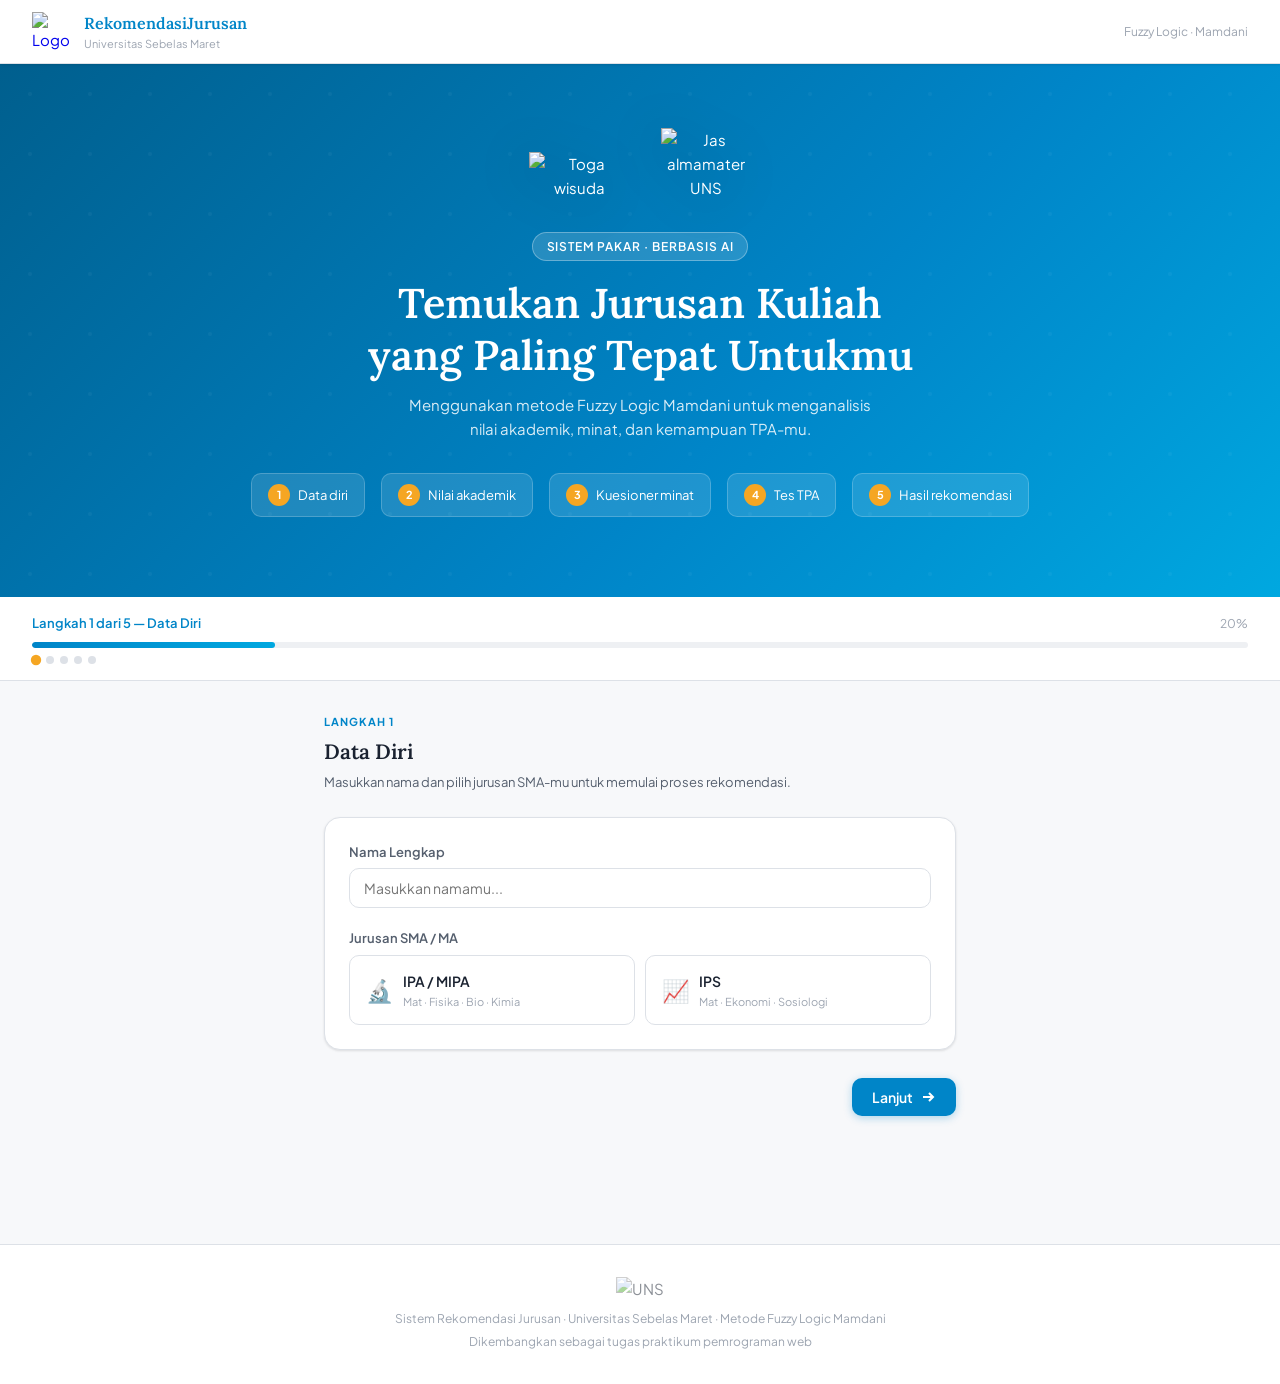
==== index.html @ fa957429 "pesan commit kamu" ====
<!DOCTYPE html>
<html lang="id">
<head>
  <meta charset="UTF-8" />
  <meta name="viewport" content="width=device-width, initial-scale=1.0" />
  <title>Sistem Rekomendasi Jurusan — UNS</title>
  <link rel="stylesheet" href="src/css/style.css" />
</head>
<body>

<!-- ═══ NAVBAR ═══════════════════════════════════════════════ -->
<nav class="navbar">
  <a class="navbar-brand" href="#">
    <img src="images/logo.png" alt="Logo UNS" class="navbar-logo" />
    <div>
      <span class="navbar-title">RekomendasiJurusan</span>
      <span class="navbar-subtitle">Universitas Sebelas Maret</span>
    </div>
  </a>
  <div style="font-size:12px;color:var(--gray-400);">Fuzzy Logic · Mamdani</div>
</nav>

<!-- ═══ HERO ══════════════════════════════════════════════════ -->
<section class="hero">
  <div class="hero-images">
    <img src="images/toga.png" alt="Toga wisuda" class="hero-img toga" />
    <img src="images/jas.png"  alt="Jas almamater UNS" class="hero-img jas"  />
  </div>
  <div class="hero-badge">Sistem Pakar · Berbasis AI</div>
  <h1>Temukan Jurusan Kuliah<br/>yang Paling Tepat Untukmu</h1>
  <p>Menggunakan metode Fuzzy Logic Mamdani untuk menganalisis nilai akademik, minat, dan kemampuan TPA-mu.</p>
  <div class="hero-steps">
    <div class="hero-step"><div class="hero-step-num">1</div>Data diri</div>
    <div class="hero-step"><div class="hero-step-num">2</div>Nilai akademik</div>
    <div class="hero-step"><div class="hero-step-num">3</div>Kuesioner minat</div>
    <div class="hero-step"><div class="hero-step-num">4</div>Tes TPA</div>
    <div class="hero-step"><div class="hero-step-num">5</div>Hasil rekomendasi</div>
  </div>
</section>

<!-- ═══ PROGRESS BAR ══════════════════════════════════════════ -->
<div class="progress-section">
  <div class="progress-header">
    <span class="progress-label" id="progressLabel">Langkah 1 dari 5 — Data Diri</span>
    <span class="progress-count" id="progressCount">20%</span>
  </div>
  <div class="progress-track">
    <div class="progress-fill" id="progressFill" style="width:20%"></div>
  </div>
  <div class="step-dots" id="stepDots">
    <div class="step-dot active"></div>
    <div class="step-dot"></div>
    <div class="step-dot"></div>
    <div class="step-dot"></div>
    <div class="step-dot"></div>
  </div>
</div>

<!-- ═══ MAIN ══════════════════════════════════════════════════ -->
<main class="main">

  <!-- ── STEP 0: Data Diri ─────────────────────────────────── -->
  <div class="step-panel active" id="step-profil">
    <div class="section-eyebrow">Langkah 1</div>
    <div class="section-title">Data Diri</div>
    <div class="section-desc">Masukkan nama dan pilih jurusan SMA-mu untuk memulai proses rekomendasi.</div>

    <div class="card">
      <div class="form-group">
        <label class="form-label" for="inputNama">Nama Lengkap</label>
        <input class="form-input" type="text" id="inputNama" placeholder="Masukkan namamu..." />
      </div>

      <div class="form-group">
        <label class="form-label">Jurusan SMA / MA</label>
        <div class="radio-group">
          <div class="radio-card" id="card-mipa" onclick="pilihJurusanSMA('MIPA')">
            <div class="radio-card-icon">🔬</div>
            <div>
              <div class="radio-card-text">IPA / MIPA</div>
              <div class="radio-card-sub">Mat · Fisika · Bio · Kimia</div>
            </div>
          </div>
          <div class="radio-card" id="card-ips" onclick="pilihJurusanSMA('IPS')">
            <div class="radio-card-icon">📈</div>
            <div>
              <div class="radio-card-text">IPS</div>
              <div class="radio-card-sub">Mat · Ekonomi · Sosiologi</div>
            </div>
          </div>
        </div>
      </div>
    </div>

    <div class="btn-row">
      <span></span>
      <button class="btn btn-primary" onclick="nextStep()">
        Lanjut
        <svg viewBox="0 0 16 16" fill="none" stroke="currentColor" stroke-width="2"><path d="M3 8h10M9 4l4 4-4 4"/></svg>
      </button>
    </div>
  </div>

  <!-- ── STEP 1: Nilai Akademik ─────────────────────────────── -->
  <div class="step-panel" id="step-akademik">
    <div class="section-eyebrow">Langkah 2</div>
    <div class="section-title">Nilai Akademik</div>
    <div class="section-desc">Masukkan nilai rapor rata-rata untuk setiap mata pelajaran (0–100).</div>

    <div class="card">
      <div class="mapel-grid" id="mapelGrid">
        <!-- diisi oleh JS -->
      </div>
    </div>

    <div class="btn-row">
      <button class="btn btn-ghost" onclick="prevStep()">
        <svg viewBox="0 0 16 16" fill="none" stroke="currentColor" stroke-width="2"><path d="M13 8H3M7 4L3 8l4 4"/></svg>
        Kembali
      </button>
      <button class="btn btn-primary" onclick="nextStep()">
        Lanjut
        <svg viewBox="0 0 16 16" fill="none" stroke="currentColor" stroke-width="2"><path d="M3 8h10M9 4l4 4-4 4"/></svg>
      </button>
    </div>
  </div>

  <!-- ── STEP 2: Kuesioner Minat ────────────────────────────── -->
  <div class="step-panel" id="step-minat">
    <div class="section-eyebrow">Langkah 3</div>
    <div class="section-title">Kuesioner Minat</div>
    <div class="section-desc">
      Jawab setiap pernyataan sesuai perasaanmu.<br/>
      <strong>1</strong> = Sangat Tidak Setuju &nbsp;·&nbsp; <strong>4</strong> = Sangat Setuju
    </div>

    <div class="card">
      <div class="minat-tabs" id="minatTabs">
        <!-- diisi JS -->
      </div>
      <div class="pernyataan-list" id="pernyataanList">
        <!-- diisi JS -->
      </div>
    </div>

    <div class="btn-row">
      <button class="btn btn-ghost" onclick="prevStep()">
        <svg viewBox="0 0 16 16" fill="none" stroke="currentColor" stroke-width="2"><path d="M13 8H3M7 4L3 8l4 4"/></svg>
        Kembali
      </button>
      <button class="btn btn-primary" onclick="nextStep()">
        Lanjut
        <svg viewBox="0 0 16 16" fill="none" stroke="currentColor" stroke-width="2"><path d="M3 8h10M9 4l4 4-4 4"/></svg>
      </button>
    </div>
  </div>

  <!-- ── STEP 3: TPA ─────────────────────────────────────────── -->
  <div class="step-panel" id="step-tpa">
    <div class="section-eyebrow">Langkah 4</div>
    <div class="section-title">Tes Potensi Akademik (TPA)</div>
    <div class="section-desc">Kerjakan soal-soal berikut. Jawaban benar/salah langsung ditampilkan setelah memilih.</div>

    <div class="card" id="tpaCard">
      <!-- diisi JS -->
    </div>

    <div class="btn-row">
      <button class="btn btn-ghost" id="btnTpaPrev" onclick="tpaPrev()">
        <svg viewBox="0 0 16 16" fill="none" stroke="currentColor" stroke-width="2"><path d="M13 8H3M7 4L3 8l4 4"/></svg>
        Kembali
      </button>
      <button class="btn btn-primary" id="btnTpaNext" onclick="tpaNext()">
        Lanjut
        <svg viewBox="0 0 16 16" fill="none" stroke="currentColor" stroke-width="2"><path d="M3 8h10M9 4l4 4-4 4"/></svg>
      </button>
    </div>
  </div>

  <!-- ── STEP 4: Hasil ───────────────────────────────────────── -->
  <div class="step-panel" id="step-hasil">
    <div id="hasilContent">
      <!-- diisi JS -->
    </div>

    <div class="print-btn-row">
      <button class="btn btn-gold" onclick="window.print()">
        🖨️ Cetak Hasil
      </button>
      <button class="btn btn-ghost" onclick="mulaiUlang()">
        🔄 Mulai Ulang
      </button>
    </div>
  </div>

</main>

<!-- ═══ FOOTER ════════════════════════════════════════════════ -->
<footer class="footer">
  <img src="images/logo.png" alt="UNS" class="footer-logo" />
  <p>Sistem Rekomendasi Jurusan · Universitas Sebelas Maret · Metode Fuzzy Logic Mamdani</p>
  <p style="margin-top:4px">Dikembangkan sebagai tugas praktikum pemrograman web</p>
</footer>

<!-- ═══ SCRIPTS ═══════════════════════════════════════════════ -->
<script src="src/js/utils.js"></script>
<script src="src/js/data.js"></script>
<script src="src/js/fuzzy.js"></script>
<script src="src/js/app.js"></script>

</body>
</html>
---- src/css/style.css ----
/* ============================================================
   SISTEM REKOMENDASI JURUSAN — UNS
   style.css
   ============================================================ */

@import url('https://fonts.googleapis.com/css2?family=Plus+Jakarta+Sans:wght@400;500;600;700&family=Lora:ital,wght@0,500;0,600;1,400&display=swap');

/* ── Reset & Base ─────────────────────────────────────────── */
*, *::before, *::after { box-sizing: border-box; margin: 0; padding: 0; }

:root {
  --blue-uns:    #0085C8;
  --blue-dark:   #005F8E;
  --blue-light:  #E6F4FB;
  --blue-mid:    #B3D9F0;
  --gold:        #F5A623;
  --gold-light:  #FFF3DC;
  --white:       #FFFFFF;
  --gray-50:     #F7F8FA;
  --gray-100:    #EEF0F3;
  --gray-200:    #DDE1E7;
  --gray-400:    #9DA5B1;
  --gray-600:    #555F6E;
  --gray-900:    #1A2230;
  --green:       #16A34A;
  --green-light: #DCFCE7;
  --amber:       #D97706;
  --amber-light: #FEF3C7;
  --red:         #DC2626;
  --red-light:   #FEE2E2;

  --font-display: 'Lora', Georgia, serif;
  --font-body:    'Plus Jakarta Sans', system-ui, sans-serif;

  --radius-sm: 6px;
  --radius:    10px;
  --radius-lg: 16px;
  --radius-xl: 24px;

  --shadow-sm: 0 1px 3px rgba(0,0,0,.08), 0 1px 2px rgba(0,0,0,.04);
  --shadow:    0 4px 12px rgba(0,0,0,.08), 0 2px 4px rgba(0,0,0,.04);
  --shadow-lg: 0 12px 32px rgba(0,0,0,.10), 0 4px 8px rgba(0,0,0,.05);
}

html { scroll-behavior: smooth; }

body {
  font-family: var(--font-body);
  background: var(--gray-50);
  color: var(--gray-900);
  font-size: 15px;
  line-height: 1.6;
  min-height: 100vh;
}

/* ── Navbar ───────────────────────────────────────────────── */
.navbar {
  background: var(--white);
  border-bottom: 1px solid var(--gray-200);
  padding: 0 2rem;
  height: 64px;
  display: flex;
  align-items: center;
  justify-content: space-between;
  position: sticky;
  top: 0;
  z-index: 100;
  box-shadow: var(--shadow-sm);
}

.navbar-brand {
  display: flex;
  align-items: center;
  gap: 12px;
  text-decoration: none;
}

.navbar-logo {
  width: 40px;
  height: 40px;
  object-fit: contain;
}

.navbar-title {
  font-family: var(--font-display);
  font-size: 16px;
  font-weight: 600;
  color: var(--blue-uns);
  line-height: 1.2;
}

.navbar-subtitle {
  font-size: 11px;
  color: var(--gray-400);
  font-weight: 400;
  display: block;
}

/* ── Hero ─────────────────────────────────────────────────── */
.hero {
  background: linear-gradient(135deg, var(--blue-dark) 0%, var(--blue-uns) 60%, #00A8E0 100%);
  color: var(--white);
  padding: 4rem 2rem 5rem;
  text-align: center;
  position: relative;
  overflow: hidden;
}

.hero::before {
  content: '';
  position: absolute;
  inset: 0;
  background: url("data:image/svg+xml,%3Csvg width='60' height='60' viewBox='0 0 60 60' xmlns='http://www.w3.org/2000/svg'%3E%3Cg fill='none' fill-rule='evenodd'%3E%3Cg fill='%23ffffff' fill-opacity='0.04'%3E%3Ccircle cx='30' cy='30' r='2'/%3E%3C/g%3E%3C/g%3E%3C/svg%3E");
}

.hero-images {
  display: flex;
  justify-content: center;
  align-items: flex-end;
  gap: 2rem;
  margin-bottom: 2rem;
  position: relative;
}

.hero-img {
  filter: drop-shadow(0 8px 24px rgba(0,0,0,0.3));
  animation: floatUp 3s ease-in-out infinite;
}

.hero-img.toga {
  width: 100px;
  animation-delay: 0s;
}

.hero-img.jas {
  width: 90px;
  animation-delay: 1s;
}

@keyframes floatUp {
  0%, 100% { transform: translateY(0); }
  50%       { transform: translateY(-8px); }
}

.hero-badge {
  display: inline-block;
  background: rgba(255,255,255,0.15);
  border: 1px solid rgba(255,255,255,0.3);
  color: var(--white);
  font-size: 12px;
  font-weight: 600;
  letter-spacing: .08em;
  text-transform: uppercase;
  padding: 4px 14px;
  border-radius: 99px;
  margin-bottom: 1rem;
}

.hero h1 {
  font-family: var(--font-display);
  font-size: clamp(1.6rem, 4vw, 2.6rem);
  font-weight: 600;
  line-height: 1.25;
  margin-bottom: .75rem;
  position: relative;
}

.hero p {
  font-size: 15px;
  opacity: .85;
  max-width: 480px;
  margin: 0 auto 2rem;
  position: relative;
}

.hero-steps {
  display: flex;
  justify-content: center;
  gap: 1rem;
  flex-wrap: wrap;
  position: relative;
}

.hero-step {
  background: rgba(255,255,255,0.12);
  border: 1px solid rgba(255,255,255,0.2);
  border-radius: var(--radius);
  padding: 10px 16px;
  font-size: 13px;
  display: flex;
  align-items: center;
  gap: 8px;
}

.hero-step-num {
  width: 22px;
  height: 22px;
  background: var(--gold);
  color: var(--white);
  border-radius: 50%;
  font-size: 11px;
  font-weight: 700;
  display: flex;
  align-items: center;
  justify-content: center;
  flex-shrink: 0;
}

/* ── Progress ─────────────────────────────────────────────── */
.progress-section {
  background: var(--white);
  border-bottom: 1px solid var(--gray-200);
  padding: 1rem 2rem;
  position: sticky;
  top: 64px;
  z-index: 90;
}

.progress-header {
  display: flex;
  justify-content: space-between;
  align-items: center;
  margin-bottom: 8px;
}

.progress-label {
  font-size: 13px;
  font-weight: 600;
  color: var(--blue-uns);
}

.progress-count {
  font-size: 12px;
  color: var(--gray-400);
}

.progress-track {
  background: var(--gray-100);
  border-radius: 99px;
  height: 6px;
  overflow: hidden;
}

.progress-fill {
  height: 100%;
  background: linear-gradient(90deg, var(--blue-uns), #00A8E0);
  border-radius: 99px;
  transition: width .5s cubic-bezier(.4,0,.2,1);
}

.step-dots {
  display: flex;
  gap: 6px;
  margin-top: 8px;
}

.step-dot {
  width: 8px;
  height: 8px;
  border-radius: 50%;
  background: var(--gray-200);
  transition: all .3s;
}

.step-dot.done  { background: var(--blue-uns); }
.step-dot.active { background: var(--gold); transform: scale(1.3); }

/* ── Main Container ───────────────────────────────────────── */
.main {
  max-width: 680px;
  margin: 0 auto;
  padding: 2rem 1.5rem 4rem;
}

/* ── Steps ────────────────────────────────────────────────── */
.step-panel { display: none; }
.step-panel.active { display: block; animation: fadeSlide .3s ease; }

@keyframes fadeSlide {
  from { opacity: 0; transform: translateY(12px); }
  to   { opacity: 1; transform: translateY(0); }
}

/* ── Section Title ────────────────────────────────────────── */
.section-eyebrow {
  font-size: 11px;
  font-weight: 700;
  letter-spacing: .1em;
  text-transform: uppercase;
  color: var(--blue-uns);
  margin-bottom: 4px;
}

.section-title {
  font-family: var(--font-display);
  font-size: 1.3rem;
  font-weight: 600;
  color: var(--gray-900);
  margin-bottom: .25rem;
}

.section-desc {
  font-size: 13px;
  color: var(--gray-600);
  margin-bottom: 1.5rem;
  line-height: 1.6;
}

/* ── Card ─────────────────────────────────────────────────── */
.card {
  background: var(--white);
  border: 1px solid var(--gray-200);
  border-radius: var(--radius-lg);
  padding: 1.5rem;
  margin-bottom: 1rem;
  box-shadow: var(--shadow-sm);
}

/* ── Form Elements ────────────────────────────────────────── */
.form-group { margin-bottom: 1.25rem; }

.form-group:last-child { margin-bottom: 0; }

.form-label {
  display: block;
  font-size: 13px;
  font-weight: 600;
  color: var(--gray-600);
  margin-bottom: 6px;
}

.form-input {
  width: 100%;
  padding: 10px 14px;
  border: 1.5px solid var(--gray-200);
  border-radius: var(--radius);
  font-family: var(--font-body);
  font-size: 14px;
  color: var(--gray-900);
  background: var(--white);
  transition: border-color .2s, box-shadow .2s;
  outline: none;
}

.form-input:focus {
  border-color: var(--blue-uns);
  box-shadow: 0 0 0 3px rgba(0,133,200,.1);
}

/* ── Radio Jurusan SMA ────────────────────────────────────── */
.radio-group {
  display: grid;
  grid-template-columns: 1fr 1fr;
  gap: 10px;
}

.radio-card {
  border: 1.5px solid var(--gray-200);
  border-radius: var(--radius);
  padding: 14px 16px;
  cursor: pointer;
  transition: all .2s;
  display: flex;
  align-items: center;
  gap: 10px;
}

.radio-card:hover { border-color: var(--blue-uns); background: var(--blue-light); }

.radio-card.selected {
  border-color: var(--blue-uns);
  background: var(--blue-light);
  box-shadow: 0 0 0 3px rgba(0,133,200,.12);
}

.radio-card-icon { font-size: 22px; }

.radio-card-text { font-size: 14px; font-weight: 600; color: var(--gray-900); }
.radio-card-sub  { font-size: 11px; color: var(--gray-400); }

/* ── Mapel Grid ───────────────────────────────────────────── */
.mapel-grid {
  display: grid;
  grid-template-columns: 1fr 1fr;
  gap: 12px;
}

.mapel-item label {
  font-size: 12px;
  font-weight: 600;
  color: var(--gray-600);
  display: block;
  margin-bottom: 5px;
}

/* ── Minat Tabs ───────────────────────────────────────────── */
.minat-tabs {
  display: flex;
  gap: 6px;
  flex-wrap: wrap;
  margin-bottom: 1.25rem;
}

.minat-tab {
  padding: 5px 14px;
  border-radius: 99px;
  font-size: 12px;
  font-weight: 600;
  border: 1.5px solid var(--gray-200);
  background: var(--white);
  color: var(--gray-600);
  cursor: pointer;
  transition: all .2s;
}

.minat-tab:hover { border-color: var(--blue-uns); color: var(--blue-uns); }

.minat-tab.active {
  background: var(--blue-uns);
  border-color: var(--blue-uns);
  color: var(--white);
}

/* ── Pernyataan Minat ─────────────────────────────────────── */
.pernyataan-list { display: flex; flex-direction: column; gap: 1.25rem; }

.pernyataan-item {}

.pernyataan-text {
  font-size: 13.5px;
  color: var(--gray-900);
  margin-bottom: 10px;
  line-height: 1.55;
}

.likert-row {
  display: grid;
  grid-template-columns: repeat(4, 1fr);
  gap: 6px;
}

.likert-btn {
  padding: 8px 4px;
  border: 1.5px solid var(--gray-200);
  border-radius: var(--radius-sm);
  background: var(--white);
  color: var(--gray-600);
  font-size: 11px;
  font-weight: 600;
  text-align: center;
  cursor: pointer;
  transition: all .15s;
  line-height: 1.3;
}

.likert-btn .num   { font-size: 15px; display: block; margin-bottom: 2px; }
.likert-btn .lbl   { font-size: 10px; color: var(--gray-400); }
.likert-btn:hover:not(.selected) { border-color: var(--blue-mid); background: var(--blue-light); }
.likert-btn.selected {
  background: var(--blue-uns);
  border-color: var(--blue-uns);
  color: var(--white);
}
.likert-btn.selected .lbl { color: rgba(255,255,255,.8); }

/* ── TPA ──────────────────────────────────────────────────── */
.tpa-header {
  display: flex;
  justify-content: space-between;
  align-items: center;
  margin-bottom: 1.5rem;
  padding-bottom: 1rem;
  border-bottom: 1px solid var(--gray-100);
}

.tpa-phase-badge {
  display: inline-flex;
  align-items: center;
  gap: 6px;
  background: var(--blue-light);
  color: var(--blue-dark);
  font-size: 13px;
  font-weight: 600;
  padding: 5px 14px;
  border-radius: 99px;
}

.tpa-score-chip {
  font-size: 12px;
  color: var(--gray-400);
  font-weight: 500;
}

.soal-item { margin-bottom: 1.75rem; }
.soal-item:last-child { margin-bottom: 0; }

.soal-number {
  font-size: 11px;
  font-weight: 700;
  color: var(--blue-uns);
  text-transform: uppercase;
  letter-spacing: .06em;
  margin-bottom: 4px;
}

.soal-text {
  font-size: 14px;
  font-weight: 500;
  color: var(--gray-900);
  line-height: 1.55;
  margin-bottom: 10px;
}

.opsi-list { display: flex; flex-direction: column; gap: 6px; }

.opsi-btn {
  padding: 10px 14px;
  border: 1.5px solid var(--gray-200);
  border-radius: var(--radius);
  background: var(--white);
  color: var(--gray-900);
  font-size: 13px;
  font-family: var(--font-body);
  text-align: left;
  cursor: pointer;
  transition: all .15s;
  display: flex;
  align-items: center;
  gap: 10px;
}

.opsi-btn .opsi-letter {
  width: 24px;
  height: 24px;
  border-radius: 50%;
  background: var(--gray-100);
  color: var(--gray-600);
  font-size: 11px;
  font-weight: 700;
  display: flex;
  align-items: center;
  justify-content: center;
  flex-shrink: 0;
}

.opsi-btn:hover:not(.answered) {
  border-color: var(--blue-uns);
  background: var(--blue-light);
}

.opsi-btn:hover:not(.answered) .opsi-letter {
  background: var(--blue-uns);
  color: var(--white);
}

.opsi-btn.answered { pointer-events: none; }

.opsi-btn.correct {
  border-color: var(--green);
  background: var(--green-light);
  color: #14532d;
}
.opsi-btn.correct .opsi-letter { background: var(--green); color: var(--white); }

.opsi-btn.wrong {
  border-color: var(--red);
  background: var(--red-light);
  color: #7f1d1d;
}
.opsi-btn.wrong .opsi-letter { background: var(--red); color: var(--white); }

.opsi-btn.show-correct {
  border-color: var(--green);
  background: var(--green-light);
  color: #14532d;
}
.opsi-btn.show-correct .opsi-letter { background: var(--green); color: var(--white); }

.feedback-text {
  font-size: 12px;
  font-weight: 600;
  margin-top: 6px;
  padding: 4px 10px;
  border-radius: var(--radius-sm);
  display: inline-block;
}
.feedback-benar { background: var(--green-light); color: var(--green); }
.feedback-salah { background: var(--red-light);   color: var(--red);   }

/* ── Buttons ──────────────────────────────────────────────── */
.btn-row {
  display: flex;
  justify-content: space-between;
  align-items: center;
  margin-top: 1.75rem;
  gap: 10px;
}

.btn {
  display: inline-flex;
  align-items: center;
  gap: 7px;
  padding: 10px 20px;
  border-radius: var(--radius);
  font-family: var(--font-body);
  font-size: 14px;
  font-weight: 600;
  cursor: pointer;
  transition: all .2s;
  border: none;
  text-decoration: none;
}

.btn-primary {
  background: var(--blue-uns);
  color: var(--white);
  box-shadow: 0 2px 8px rgba(0,133,200,.3);
}
.btn-primary:hover { background: var(--blue-dark); box-shadow: 0 4px 12px rgba(0,133,200,.4); transform: translateY(-1px); }

.btn-ghost {
  background: transparent;
  color: var(--gray-600);
  border: 1.5px solid var(--gray-200);
}
.btn-ghost:hover { background: var(--gray-100); border-color: var(--gray-400); }

.btn-gold {
  background: var(--gold);
  color: var(--white);
  box-shadow: 0 2px 8px rgba(245,166,35,.3);
}
.btn-gold:hover { filter: brightness(.92); transform: translateY(-1px); }

.btn svg, .btn .icon { width: 16px; height: 16px; }

/* ── Hasil Rekomendasi ────────────────────────────────────── */
.hasil-header {
  text-align: center;
  padding: 1.5rem;
  background: linear-gradient(135deg, var(--blue-dark), var(--blue-uns));
  border-radius: var(--radius-xl);
  color: var(--white);
  margin-bottom: 1.5rem;
}

.hasil-header h2 {
  font-family: var(--font-display);
  font-size: 1.4rem;
  margin-bottom: .3rem;
}

.hasil-header p { font-size: 13px; opacity: .85; }

.rank-card {
  background: var(--white);
  border: 1px solid var(--gray-200);
  border-radius: var(--radius-lg);
  padding: 1.25rem 1.5rem;
  margin-bottom: 12px;
  box-shadow: var(--shadow-sm);
  position: relative;
  overflow: hidden;
}

.rank-card::before {
  content: '';
  position: absolute;
  left: 0;
  top: 0;
  bottom: 0;
  width: 4px;
  background: var(--gray-200);
  border-radius: 4px 0 0 4px;
}

.rank-card.rank-1::before { background: linear-gradient(180deg, #FFD700, #F5A623); }
.rank-card.rank-2::before { background: linear-gradient(180deg, #C0C0C0, #A8A8A8); }
.rank-card.rank-3::before { background: linear-gradient(180deg, #CD7F32, #A0522D); }

.rank-card.rank-1 { border-color: rgba(245,166,35,.3); box-shadow: 0 4px 16px rgba(245,166,35,.15); }

.rank-top {
  display: flex;
  justify-content: space-between;
  align-items: flex-start;
  margin-bottom: 12px;
}

.rank-info {}
.rank-medal { font-size: 28px; flex-shrink: 0; }

.rank-eyebrow {
  font-size: 10px;
  font-weight: 700;
  color: var(--gray-400);
  text-transform: uppercase;
  letter-spacing: .08em;
  margin-bottom: 2px;
}

.rank-jurusan {
  font-family: var(--font-display);
  font-size: 1.1rem;
  font-weight: 600;
  color: var(--gray-900);
  display: flex;
  align-items: center;
  gap: 8px;
  margin-bottom: 4px;
}

.rank-jurusan .icon-jur { font-size: 20px; }

/* Skor bar */
.skor-bar-wrap {
  display: flex;
  align-items: center;
  gap: 10px;
  margin-bottom: 12px;
}

.skor-bar-track {
  flex: 1;
  background: var(--gray-100);
  border-radius: 99px;
  height: 10px;
  overflow: hidden;
}

.skor-bar-fill {
  height: 100%;
  border-radius: 99px;
  background: linear-gradient(90deg, var(--blue-uns), #00A8E0);
  width: 0;
  transition: width 1.2s cubic-bezier(.4,0,.2,1);
}

.rank-card.rank-1 .skor-bar-fill { background: linear-gradient(90deg, var(--gold), #FFD700); }

.skor-pct {
  font-size: 18px;
  font-weight: 700;
  color: var(--blue-uns);
  min-width: 46px;
  text-align: right;
}

.rank-card.rank-1 .skor-pct { color: var(--gold); }

/* Label cocok */
.kesesuaian-label {
  display: inline-block;
  padding: 3px 10px;
  border-radius: 99px;
  font-size: 11px;
  font-weight: 700;
  margin-bottom: 10px;
}
.label-sangat { background: #DCFCE7; color: #15803d; }
.label-cocok  { background: #DBEAFE; color: #1d4ed8; }
.label-cukup  { background: var(--amber-light); color: var(--amber); }
.label-kurang { background: var(--red-light); color: var(--red); }

/* Stat pills */
.stat-row {
  display: flex;
  flex-wrap: wrap;
  gap: 6px;
  margin-bottom: 10px;
}

.stat-pill {
  font-size: 11px;
  padding: 4px 10px;
  border-radius: 99px;
  background: var(--gray-50);
  border: 1px solid var(--gray-200);
  color: var(--gray-600);
  font-weight: 500;
}

/* Prospek */
.prospek-box {
  background: var(--blue-light);
  border-radius: var(--radius);
  padding: 10px 14px;
  font-size: 12.5px;
  color: var(--blue-dark);
  line-height: 1.55;
}

.prospek-box strong { font-weight: 700; display: block; margin-bottom: 2px; font-size: 11px; text-transform: uppercase; letter-spacing: .05em; }

/* Semua jurusan list */
.all-jurusan {
  background: var(--white);
  border: 1px solid var(--gray-200);
  border-radius: var(--radius-lg);
  overflow: hidden;
  margin-top: 1.5rem;
  box-shadow: var(--shadow-sm);
}

.all-jurusan-title {
  padding: 14px 18px;
  font-size: 12px;
  font-weight: 700;
  color: var(--gray-600);
  text-transform: uppercase;
  letter-spacing: .07em;
  border-bottom: 1px solid var(--gray-100);
  background: var(--gray-50);
}

.all-row {
  display: flex;
  align-items: center;
  gap: 12px;
  padding: 10px 18px;
  border-bottom: 1px solid var(--gray-100);
}

.all-row:last-child { border-bottom: none; }

.all-rank { font-size: 13px; font-weight: 700; color: var(--gray-400); width: 20px; text-align: center; }
.all-nama { font-size: 13px; color: var(--gray-900); flex: 1; }

.all-bar-track {
  width: 100px;
  background: var(--gray-100);
  border-radius: 99px;
  height: 6px;
  overflow: hidden;
  flex-shrink: 0;
}
.all-bar-fill {
  height: 100%;
  background: var(--blue-uns);
  border-radius: 99px;
  width: 0;
  transition: width 1s ease;
}

.all-pct { font-size: 12px; font-weight: 700; color: var(--blue-uns); width: 36px; text-align: right; }

/* ── Print area ────────────────────────────────────────────── */
.print-btn-row { display: flex; gap: 10px; justify-content: center; margin-top: 1.5rem; flex-wrap: wrap; }

/* ── Footer ───────────────────────────────────────────────── */
.footer {
  background: var(--white);
  border-top: 1px solid var(--gray-200);
  text-align: center;
  padding: 2rem;
  margin-top: 4rem;
}

.footer-logo { width: 36px; margin: 0 auto 8px; opacity: .5; }
.footer p { font-size: 12px; color: var(--gray-400); }

/* ── Alert ────────────────────────────────────────────────── */
.alert {
  padding: 10px 14px;
  border-radius: var(--radius);
  font-size: 13px;
  margin-bottom: 1rem;
  border: 1px solid;
}
.alert-warn { background: var(--amber-light); border-color: #FCD34D; color: #78350f; }

/* ── Responsive ───────────────────────────────────────────── */
@media (max-width: 540px) {
  .navbar { padding: 0 1rem; }
  .hero   { padding: 2.5rem 1rem 3rem; }
  .main   { padding: 1.25rem 1rem 3rem; }
  .progress-section { padding: 1rem; }
  .mapel-grid { grid-template-columns: 1fr; }
  .radio-group { grid-template-columns: 1fr; }
  .likert-row  { grid-template-columns: repeat(4, 1fr); }
  .hero-img.toga { width: 70px; }
  .hero-img.jas  { width: 65px; }
}

@media print {
  .navbar, .progress-section, .hero, .btn-row, .print-btn-row, .footer { display: none !important; }
  .step-panel { display: block !important; }
  .step-panel:not(#step-hasil) { display: none !important; }
  .main { padding: 0; }
  .rank-card { break-inside: avoid; box-shadow: none; border: 1px solid #ccc; }
}
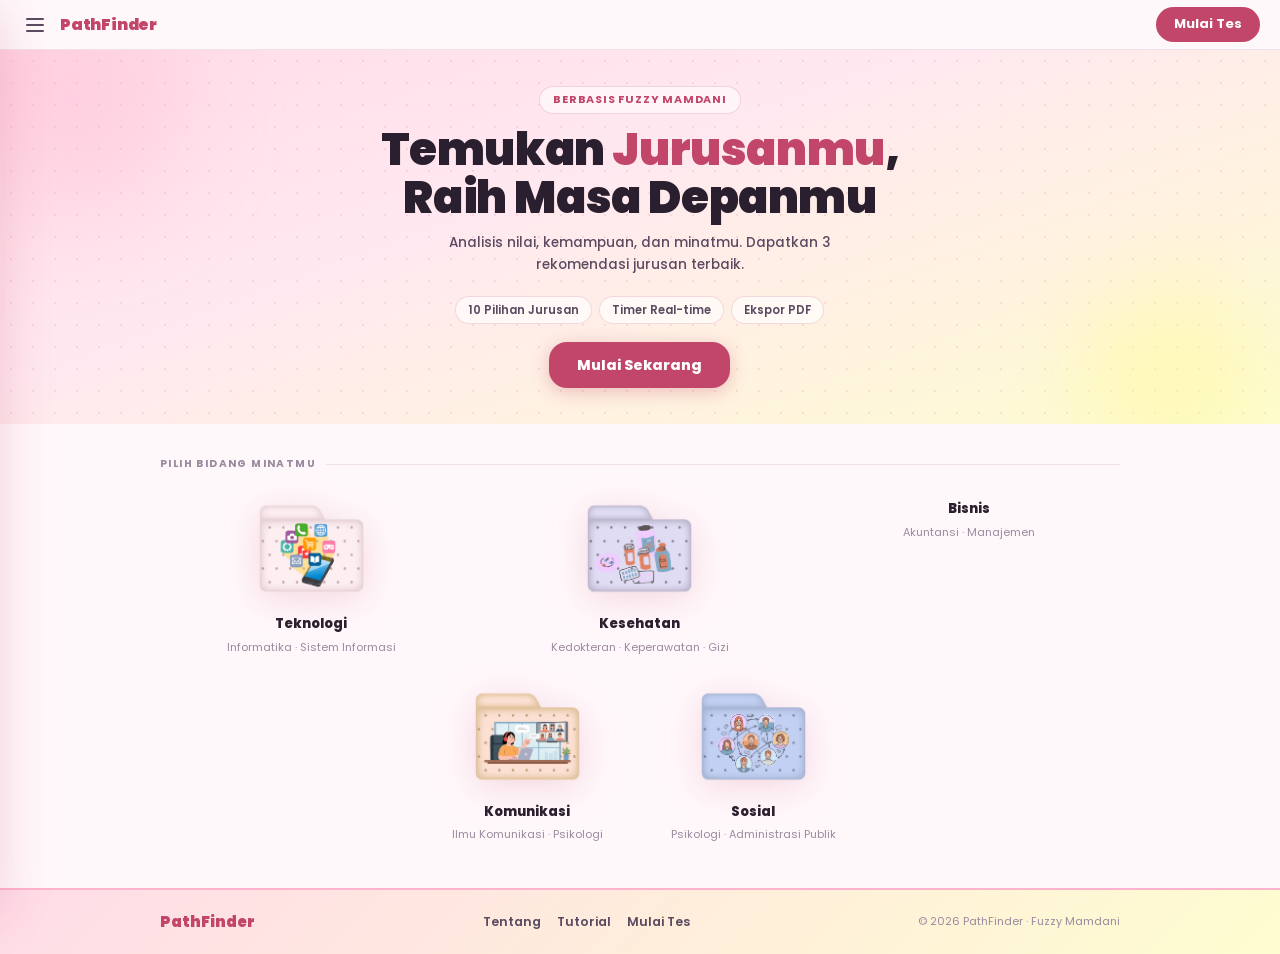
==== commit 84a43def: "Menambahkan aplikasi rekomendasi jurusan" ====
--- a/index.html
+++ b/index.html
@@ -1,212 +1,181 @@
 <!DOCTYPE html>
 <html lang="id">
 <head>
-  <meta charset="UTF-8" />
-  <meta name="viewport" content="width=device-width, initial-scale=1.0" />
-  <title>Sistem Rekomendasi Jurusan — UNS</title>
-  <link rel="stylesheet" href="src/css/style.css" />
+<meta charset="UTF-8">
+<meta name="viewport" content="width=device-width,initial-scale=1.0">
+<title>PathFinder — Temukan Jalanmu</title>
+<link rel="stylesheet" href="style.css">
 </head>
 <body>
 
-<!-- ═══ NAVBAR ═══════════════════════════════════════════════ -->
-<nav class="navbar">
-  <a class="navbar-brand" href="#">
-    <img src="images/logo.png" alt="Logo UNS" class="navbar-logo" />
-    <div>
-      <span class="navbar-title">RekomendasiJurusan</span>
-      <span class="navbar-subtitle">Universitas Sebelas Maret</span>
+<div class="sb-ov" id="sbOv" onclick="closeSb()"></div>
+<aside class="sidebar" id="sidebar">
+  <div class="sb-head">
+    <span class="sb-logo">PathFinder</span>
+    <button class="sb-close" onclick="closeSb()">X</button>
+  </div>
+  <div class="sb-body">
+    <div class="sb-section">
+      <div class="sb-sec-lbl">Menu</div>
+      <a href="index.html" class="sb-link">Beranda</a>
+      <a href="form.html" class="sb-link">Mulai Tes</a>
+      <a class="sb-link" onclick="showRiwayat()">Riwayat Tes</a>
     </div>
-  </a>
-  <div style="font-size:12px;color:var(--gray-400);">Fuzzy Logic · Mamdani</div>
-</nav>
+    <div class="sb-section">
+      <div class="sb-sec-lbl">Info</div>
+      <a class="sb-link" onclick="showAbout()">Tentang PathFinder</a>
+      <a class="sb-link" onclick="showTutorial()">Tutorial</a>
+      <a class="sb-link" onclick="showMetode()">Metode Fuzzy Mamdani</a>
+    </div>
+  </div>
+  <div class="sb-foot">PathFinder v2.0 · 2026</div>
+</aside>
 
-<!-- ═══ HERO ══════════════════════════════════════════════════ -->
-<section class="hero">
-  <div class="hero-images">
-    <img src="images/toga.png" alt="Toga wisuda" class="hero-img toga" />
-    <img src="images/jas.png"  alt="Jas almamater UNS" class="hero-img jas"  />
+<div class="modal-ov" id="modalOv" onclick="if(event.target===this)closeModal()">
+  <div class="modal-box"><div id="modalContent"></div></div>
+</div>
+<div class="modal-ov" id="modalBidangOv" onclick="if(event.target===this)this.classList.remove('show')">
+  <div class="modal-box" id="modalBidangBox"></div>
+</div>
+
+<header class="topbar">
+  <div class="topbar-left">
+    <button class="ham" onclick="openSb()">
+      <span></span><span></span><span></span>
+    </button>
+    <a href="index.html" class="tb-brand">PathFinder</a>
   </div>
-  <div class="hero-badge">Sistem Pakar · Berbasis AI</div>
-  <h1>Temukan Jurusan Kuliah<br/>yang Paling Tepat Untukmu</h1>
-  <p>Menggunakan metode Fuzzy Logic Mamdani untuk menganalisis nilai akademik, minat, dan kemampuan TPA-mu.</p>
-  <div class="hero-steps">
-    <div class="hero-step"><div class="hero-step-num">1</div>Data diri</div>
-    <div class="hero-step"><div class="hero-step-num">2</div>Nilai akademik</div>
-    <div class="hero-step"><div class="hero-step-num">3</div>Kuesioner minat</div>
-    <div class="hero-step"><div class="hero-step-num">4</div>Tes TPA</div>
-    <div class="hero-step"><div class="hero-step-num">5</div>Hasil rekomendasi</div>
+  <div class="tb-right">
+    <a href="form.html" class="tb-btn">Mulai Tes</a>
   </div>
-</section>
+</header>
 
-<!-- ═══ PROGRESS BAR ══════════════════════════════════════════ -->
-<div class="progress-section">
-  <div class="progress-header">
-    <span class="progress-label" id="progressLabel">Langkah 1 dari 5 — Data Diri</span>
-    <span class="progress-count" id="progressCount">20%</span>
-  </div>
-  <div class="progress-track">
-    <div class="progress-fill" id="progressFill" style="width:20%"></div>
-  </div>
-  <div class="step-dots" id="stepDots">
-    <div class="step-dot active"></div>
-    <div class="step-dot"></div>
-    <div class="step-dot"></div>
-    <div class="step-dot"></div>
-    <div class="step-dot"></div>
+<div class="hero">
+  <div class="hero-blob1"></div>
+  <div class="hero-blob2"></div>
+  <div class="hero-inner">
+    <div class="hero-tag">Berbasis Fuzzy Mamdani</div>
+    <h1>Temukan <span>Jurusanmu</span>,<br>Raih Masa Depanmu</h1>
+    <p class="hero-sub">Analisis nilai, kemampuan, dan minatmu. Dapatkan 3 rekomendasi jurusan terbaik.</p>
+    <div class="hero-pills">
+      <span class="hero-pill">10 Pilihan Jurusan</span>
+      <span class="hero-pill">Timer Real-time</span>
+      <span class="hero-pill">Ekspor PDF</span>
+    </div>
+    <a href="form.html" class="hero-btn">Mulai Sekarang</a>
   </div>
 </div>
 
-<!-- ═══ MAIN ══════════════════════════════════════════════════ -->
-<main class="main">
+<main class="wrap">
+  <div class="sec-lbl">Pilih Bidang Minatmu</div>
 
-  <!-- ── STEP 0: Data Diri ─────────────────────────────────── -->
-  <div class="step-panel active" id="step-profil">
-    <div class="section-eyebrow">Langkah 1</div>
-    <div class="section-title">Data Diri</div>
-    <div class="section-desc">Masukkan nama dan pilih jurusan SMA-mu untuk memulai proses rekomendasi.</div>
-
-    <div class="card">
-      <div class="form-group">
-        <label class="form-label" for="inputNama">Nama Lengkap</label>
-        <input class="form-input" type="text" id="inputNama" placeholder="Masukkan namamu..." />
+  <div class="cat-row-top">
+    <div class="cat-item" onclick="showBidang('teknologi')">
+      <div class="cat-img-wrap">
+        <img src="images/Teknologi.png" alt="Teknologi" onerror="this.style.display='none';this.nextSibling.style.display='flex';">
+        <div class="cat-emoji-box" style="background:#FFE8F0;display:none;">💻</div>
       </div>
-
-      <div class="form-group">
-        <label class="form-label">Jurusan SMA / MA</label>
-        <div class="radio-group">
-          <div class="radio-card" id="card-mipa" onclick="pilihJurusanSMA('MIPA')">
-            <div class="radio-card-icon">🔬</div>
-            <div>
-              <div class="radio-card-text">IPA / MIPA</div>
-              <div class="radio-card-sub">Mat · Fisika · Bio · Kimia</div>
-            </div>
-          </div>
-          <div class="radio-card" id="card-ips" onclick="pilihJurusanSMA('IPS')">
-            <div class="radio-card-icon">📈</div>
-            <div>
-              <div class="radio-card-text">IPS</div>
-              <div class="radio-card-sub">Mat · Ekonomi · Sosiologi</div>
-            </div>
-          </div>
-        </div>
+      <div class="cat-name">Teknologi</div>
+      <div class="cat-sub">Informatika · Sistem Informasi</div>
+    </div>
+    <div class="cat-item" onclick="showBidang('kesehatan')">
+      <div class="cat-img-wrap">
+        <img src="images/Kesehatan.png" alt="Kesehatan" onerror="this.style.display='none';this.nextSibling.style.display='flex';">
+        <div class="cat-emoji-box" style="background:#FEFDD0;display:none;">🏥</div>
       </div>
+      <div class="cat-name">Kesehatan</div>
+      <div class="cat-sub">Kedokteran · Keperawatan · Gizi</div>
     </div>
-
-    <div class="btn-row">
-      <span></span>
-      <button class="btn btn-primary" onclick="nextStep()">
-        Lanjut
-        <svg viewBox="0 0 16 16" fill="none" stroke="currentColor" stroke-width="2"><path d="M3 8h10M9 4l4 4-4 4"/></svg>
-      </button>
+    <div class="cat-item" onclick="showBidang('bisnis')">
+      <div class="cat-img-wrap">
+        <img src="images/Bisnis.png" alt="Bisnis" onerror="this.style.display='none';this.nextSibling.style.display='flex';">
+        <div class="cat-emoji-box" style="background:#FFE8F0;display:none;">💼</div>
+      </div>
+      <div class="cat-name">Bisnis</div>
+      <div class="cat-sub">Akuntansi · Manajemen</div>
     </div>
   </div>
-
-  <!-- ── STEP 1: Nilai Akademik ─────────────────────────────── -->
-  <div class="step-panel" id="step-akademik">
-    <div class="section-eyebrow">Langkah 2</div>
-    <div class="section-title">Nilai Akademik</div>
-    <div class="section-desc">Masukkan nilai rapor rata-rata untuk setiap mata pelajaran (0–100).</div>
-
-    <div class="card">
-      <div class="mapel-grid" id="mapelGrid">
-        <!-- diisi oleh JS -->
+  <div class="cat-row-bot">
+    <div class="cat-item" onclick="showBidang('komunikasi')">
+      <div class="cat-img-wrap">
+        <img src="images/Komunikasi.png" alt="Komunikasi" onerror="this.style.display='none';this.nextSibling.style.display='flex';">
+        <div class="cat-emoji-box" style="background:#FEFDD0;display:none;">📢</div>
       </div>
+      <div class="cat-name">Komunikasi</div>
+      <div class="cat-sub">Ilmu Komunikasi · Psikologi</div>
     </div>
-
-    <div class="btn-row">
-      <button class="btn btn-ghost" onclick="prevStep()">
-        <svg viewBox="0 0 16 16" fill="none" stroke="currentColor" stroke-width="2"><path d="M13 8H3M7 4L3 8l4 4"/></svg>
-        Kembali
-      </button>
-      <button class="btn btn-primary" onclick="nextStep()">
-        Lanjut
-        <svg viewBox="0 0 16 16" fill="none" stroke="currentColor" stroke-width="2"><path d="M3 8h10M9 4l4 4-4 4"/></svg>
-      </button>
+    <div class="cat-item" onclick="showBidang('sosial')">
+      <div class="cat-img-wrap">
+        <img src="images/Sosial.png" alt="Sosial" onerror="this.style.display='none';this.nextSibling.style.display='flex';">
+        <div class="cat-emoji-box" style="background:#FFE8F0;display:none;">🤝</div>
+      </div>
+      <div class="cat-name">Sosial</div>
+      <div class="cat-sub">Psikologi · Administrasi Publik</div>
     </div>
   </div>
-
-  <!-- ── STEP 2: Kuesioner Minat ────────────────────────────── -->
-  <div class="step-panel" id="step-minat">
-    <div class="section-eyebrow">Langkah 3</div>
-    <div class="section-title">Kuesioner Minat</div>
-    <div class="section-desc">
-      Jawab setiap pernyataan sesuai perasaanmu.<br/>
-      <strong>1</strong> = Sangat Tidak Setuju &nbsp;·&nbsp; <strong>4</strong> = Sangat Setuju
-    </div>
-
-    <div class="card">
-      <div class="minat-tabs" id="minatTabs">
-        <!-- diisi JS -->
-      </div>
-      <div class="pernyataan-list" id="pernyataanList">
-        <!-- diisi JS -->
-      </div>
-    </div>
-
-    <div class="btn-row">
-      <button class="btn btn-ghost" onclick="prevStep()">
-        <svg viewBox="0 0 16 16" fill="none" stroke="currentColor" stroke-width="2"><path d="M13 8H3M7 4L3 8l4 4"/></svg>
-        Kembali
-      </button>
-      <button class="btn btn-primary" onclick="nextStep()">
-        Lanjut
-        <svg viewBox="0 0 16 16" fill="none" stroke="currentColor" stroke-width="2"><path d="M3 8h10M9 4l4 4-4 4"/></svg>
-      </button>
-    </div>
-  </div>
-
-  <!-- ── STEP 3: TPA ─────────────────────────────────────────── -->
-  <div class="step-panel" id="step-tpa">
-    <div class="section-eyebrow">Langkah 4</div>
-    <div class="section-title">Tes Potensi Akademik (TPA)</div>
-    <div class="section-desc">Kerjakan soal-soal berikut. Jawaban benar/salah langsung ditampilkan setelah memilih.</div>
-
-    <div class="card" id="tpaCard">
-      <!-- diisi JS -->
-    </div>
-
-    <div class="btn-row">
-      <button class="btn btn-ghost" id="btnTpaPrev" onclick="tpaPrev()">
-        <svg viewBox="0 0 16 16" fill="none" stroke="currentColor" stroke-width="2"><path d="M13 8H3M7 4L3 8l4 4"/></svg>
-        Kembali
-      </button>
-      <button class="btn btn-primary" id="btnTpaNext" onclick="tpaNext()">
-        Lanjut
-        <svg viewBox="0 0 16 16" fill="none" stroke="currentColor" stroke-width="2"><path d="M3 8h10M9 4l4 4-4 4"/></svg>
-      </button>
-    </div>
-  </div>
-
-  <!-- ── STEP 4: Hasil ───────────────────────────────────────── -->
-  <div class="step-panel" id="step-hasil">
-    <div id="hasilContent">
-      <!-- diisi JS -->
-    </div>
-
-    <div class="print-btn-row">
-      <button class="btn btn-gold" onclick="window.print()">
-        🖨️ Cetak Hasil
-      </button>
-      <button class="btn btn-ghost" onclick="mulaiUlang()">
-        🔄 Mulai Ulang
-      </button>
-    </div>
-  </div>
-
 </main>
 
-<!-- ═══ FOOTER ════════════════════════════════════════════════ -->
 <footer class="footer">
-  <img src="images/logo.png" alt="UNS" class="footer-logo" />
-  <p>Sistem Rekomendasi Jurusan · Universitas Sebelas Maret · Metode Fuzzy Logic Mamdani</p>
-  <p style="margin-top:4px">Dikembangkan sebagai tugas praktikum pemrograman web</p>
+  <div class="footer-inner">
+    <div class="footer-brand">PathFinder</div>
+    <div class="footer-links">
+      <a onclick="showAbout()">Tentang</a>
+      <a onclick="showTutorial()">Tutorial</a>
+      <a href="form.html">Mulai Tes</a>
+    </div>
+    <div class="footer-copy">© 2026 PathFinder · Fuzzy Mamdani</div>
+  </div>
 </footer>
 
-<!-- ═══ SCRIPTS ═══════════════════════════════════════════════ -->
-<script src="src/js/utils.js"></script>
-<script src="src/js/data.js"></script>
-<script src="src/js/fuzzy.js"></script>
-<script src="src/js/app.js"></script>
+<script>
+function openSb(){document.getElementById('sidebar').classList.add('open');document.getElementById('sbOv').classList.add('show');}
+function closeSb(){document.getElementById('sidebar').classList.remove('open');document.getElementById('sbOv').classList.remove('show');}
+function closeModal(){document.getElementById('modalOv').classList.remove('show');}
 
+function showInfo(title,sub,body){
+  document.getElementById('modalContent').innerHTML=`<button class="modal-close" onclick="closeModal()">X</button><div class="m-title">${title}</div><div class="m-sub">${sub}</div><div class="m-body">${body}</div>`;
+  document.getElementById('modalOv').classList.add('show');
+  closeSb();
+}
+
+function showAbout(){showInfo('PathFinder','Tentang Sistem','PathFinder adalah sistem rekomendasi jurusan kuliah berbasis <strong>Fuzzy Mamdani</strong>. Sistem ini menganalisis tiga faktor: nilai akademik (dibedakan MIPA/IPS), kemampuan kognitif melalui tes TPA, dan minat siswa di 5 bidang. Hasilnya berupa 3 rekomendasi jurusan dengan persentase kecocokan, prospek karier, dan alasan rekomendasi yang bisa diekspor sebagai PDF.');}
+function showTutorial(){showInfo('Tutorial','Cara Menggunakan','<b>1. Data Diri</b> — Nama & jurusan SMA<br><b>2. Nilai Akademik</b> — Nilai rapor 0–100<br><b>3. Kuisioner Minat</b> — 25 pernyataan, semua wajib dijawab<br><b>4. TPA Logika</b> — 10 soal, 10 menit<br><b>5. TPA Numerik</b> — 10 soal, 10 menit<br><b>6. TPA Verbal</b> — 10 soal, 10 menit<br><b>7. Hasil</b> — Lihat rekomendasi & simpan PDF');}
+function showMetode(){showInfo('Fuzzy Mamdani','Metode Inferensi','Fuzzy Mamdani mengubah nilai input ke derajat keanggotaan <b>Rendah/Sedang/Tinggi</b>, lalu menerapkan aturan IF-THEN untuk menghasilkan skor kecocokan 0–4. Skor ini dikonversi ke persentase dan diurutkan untuk mendapatkan top 3 rekomendasi.');}
+
+function showRiwayat(){
+  const h=JSON.parse(localStorage.getItem('pf_history')||'[]');
+  const body=h.length?h.map(x=>`<div style="padding:8px 0;border-bottom:1px solid #F0E0EA;font-size:13px;"><strong>${x.nama}</strong> · ${x.tanggal}<br><span style="color:#C2456A;font-weight:700;">${x.top1}</span> (${x.pct}%)</div>`).join('')+'<a href="hasil.html" style="display:block;text-align:center;margin-top:14px;padding:10px;background:#C2456A;color:#fff;border-radius:12px;text-decoration:none;font-weight:700;">Lihat Hasil Terakhir</a>':'<p style="text-align:center;color:#9A8AA0;padding:20px 0;">Belum ada riwayat tes.</p>';
+  document.getElementById('modalContent').innerHTML=`<button class="modal-close" onclick="closeModal()">X</button><div class="m-title">Riwayat Tes</div><div class="m-sub">Hasil Sebelumnya</div><div class="m-body">${body}</div>`;
+  document.getElementById('modalOv').classList.add('show');
+  closeSb();
+}
+
+const BD={
+  teknologi:{icon:'💻',name:'Teknologi',prodi:['Informatika','Sistem Informasi','Teknik Komputer'],belajar:['Pemrograman & Algoritma','Basis Data','Kecerdasan Buatan','Rekayasa Perangkat Lunak','Jaringan Komputer'],cocok:['Suka logika & problem solving','Tertarik teknologi & gadget','Suka matematika & analisis','Kreatif membangun solusi digital']},
+  kesehatan:{icon:'🏥',name:'Kesehatan',prodi:['Kedokteran','Keperawatan','Gizi Klinik'],belajar:['Anatomi & Fisiologi','Farmakologi','Ilmu Penyakit','Keperawatan Klinik','Gizi & Dietika'],cocok:['Punya empati tinggi','Suka biologi & kimia','Ingin membantu orang','Tenang menghadapi tekanan']},
+  bisnis:{icon:'💼',name:'Bisnis',prodi:['Akuntansi','Manajemen','Bisnis Digital'],belajar:['Akuntansi Keuangan','Manajemen Strategi','Pemasaran','Kewirausahaan','Ekonomi'],cocok:['Suka analisis angka','Tertarik dunia bisnis','Pandai bernegosiasi','Berorientasi hasil']},
+  komunikasi:{icon:'📢',name:'Komunikasi',prodi:['Ilmu Komunikasi','Psikologi','Hubungan Internasional'],belajar:['Teori Komunikasi','Jurnalistik','Public Relations','Psikologi Sosial','Media Digital'],cocok:['Mudah bergaul','Suka menulis & presentasi','Tertarik media & konten','Peka dinamika sosial']},
+  sosial:{icon:'🤝',name:'Sosial',prodi:['Administrasi Publik','Psikologi','Sosiologi'],belajar:['Kebijakan Publik','Perilaku Organisasi','Psikologi Perkembangan','Metode Penelitian Sosial'],cocok:['Peduli isu sosial','Suka kerja tim','Ingin berkontribusi ke masyarakat','Tertarik pemerintahan & pelayanan']},
+};
+
+function showBidang(k){
+  const b=BD[k];
+  document.getElementById('modalBidangBox').innerHTML=`
+    <button class="modal-close" onclick="document.getElementById('modalBidangOv').classList.remove('show')">X</button>
+    <div style="font-size:36px;margin:4px 0 10px;">${b.icon}</div>
+    <div class="m-title">${b.name}</div>
+    <div class="m-sub">Bidang Studi</div>
+    <div class="m-body">
+      <p style="font-size:12px;font-weight:700;color:#9A8AA0;margin-bottom:6px;">Program Studi</p>
+      <div class="m-tags">${b.prodi.map(p=>`<span class="m-tag m-tag-p">${p}</span>`).join('')}</div>
+      <p style="font-size:12px;font-weight:700;color:#9A8AA0;margin:12px 0 6px;">Yang akan kamu pelajari</p>
+      <div class="m-tags">${b.belajar.map(x=>`<span class="m-tag m-tag-b">${x}</span>`).join('')}</div>
+      <p style="font-size:12px;font-weight:700;color:#9A8AA0;margin:12px 0 6px;">Cocok buat kamu yang...</p>
+      <div class="m-tags">${b.cocok.map(x=>`<span class="m-tag m-tag-g">${x}</span>`).join('')}</div>
+    </div>
+    <button class="m-cta" onclick="window.location.href='form.html'">Ikuti Tes Sekarang</button>`;
+  document.getElementById('modalBidangOv').classList.add('show');
+}
+</script>
 </body>
-</html>+</html>
--- a/style.css
+++ b/style.css
@@ -0,0 +1,271 @@
+@import url('https://fonts.googleapis.com/css2?family=Poppins:wght@300;400;500;600;700;800;900&display=swap');
+
+:root {
+  --peony:     #FFDCE8;
+  --peony-2:   #FFB3CD;
+  --peony-3:   #FF85AD;
+  --peony-ink: #C2456A;
+  --butter:    #FEFDD0;
+  --butter-2:  #FFF9A0;
+  --butter-ink:#8A7A00;
+  --ink:       #2A1F2E;
+  --ink-2:     #5A4A60;
+  --ink-3:     #9A8AA0;
+  --border:    #F0E0EA;
+  --white:     #FFFFFF;
+  --bg:        #FFF8FB;
+  --r:10px; --rl:18px; --rxl:26px;
+  --sh:   0 2px 14px rgba(194,69,106,.10);
+  --sh-md:0 6px 28px rgba(194,69,106,.16);
+  --sh-lg:0 12px 48px rgba(194,69,106,.22);
+}
+
+*,*::before,*::after{margin:0;padding:0;box-sizing:border-box;}
+html{scroll-behavior:smooth;}
+body{font-family:'Poppins',sans-serif;background:var(--bg);color:var(--ink);min-height:100vh;font-size:14px;line-height:1.6;overflow-x:hidden;}
+
+/* Sidebar */
+.sb-ov{position:fixed;inset:0;background:rgba(42,31,46,.35);z-index:399;opacity:0;visibility:hidden;transition:.25s;}
+.sb-ov.show{opacity:1;visibility:visible;}
+.sidebar{position:fixed;top:0;left:0;height:100%;width:270px;max-width:85%;background:var(--white);z-index:400;transform:translateX(-100%);transition:.28s cubic-bezier(.4,0,.2,1);display:flex;flex-direction:column;box-shadow:var(--sh-lg);}
+.sidebar.open{transform:translateX(0);}
+.sb-head{padding:20px;border-bottom:1.5px solid var(--border);display:flex;align-items:center;justify-content:space-between;}
+.sb-logo{font-size:17px;font-weight:900;color:var(--peony-ink);}
+.sb-close{background:none;border:none;font-size:18px;color:var(--ink-3);cursor:pointer;width:28px;height:28px;border-radius:50%;display:flex;align-items:center;justify-content:center;transition:.15s;}
+.sb-close:hover{background:var(--peony);color:var(--peony-ink);}
+.sb-body{flex:1;overflow-y:auto;padding:14px 10px;}
+.sb-section{margin-bottom:20px;}
+.sb-sec-lbl{font-size:10px;font-weight:700;letter-spacing:1.2px;text-transform:uppercase;color:var(--ink-3);padding:0 10px;margin-bottom:8px;}
+.sb-link{display:flex;align-items:center;gap:10px;padding:10px 12px;border-radius:var(--r);font-size:13.5px;font-weight:600;color:var(--ink-2);text-decoration:none;cursor:pointer;transition:.15s;border:none;background:none;width:100%;text-align:left;font-family:'Poppins',sans-serif;}
+.sb-link:hover{background:var(--peony);color:var(--peony-ink);}
+.sb-foot{padding:16px 20px;border-top:1.5px solid var(--border);font-size:11.5px;color:var(--ink-3);text-align:center;}
+
+/* Modals */
+.modal-ov{position:fixed;inset:0;background:rgba(42,31,46,.4);z-index:500;display:flex;align-items:center;justify-content:center;padding:20px;opacity:0;visibility:hidden;transition:.22s;}
+.modal-ov.show{opacity:1;visibility:visible;}
+.modal-box{background:var(--white);border-radius:var(--rxl);padding:28px;max-width:460px;width:100%;box-shadow:var(--sh-lg);transform:scale(.95);transition:.22s;border:2px solid var(--peony);}
+.modal-ov.show .modal-box{transform:scale(1);}
+.modal-close{float:right;background:var(--peony);border:none;width:26px;height:26px;border-radius:50%;font-size:13px;cursor:pointer;color:var(--peony-ink);font-weight:700;font-family:'Poppins',sans-serif;}
+.m-title{font-size:18px;font-weight:800;color:var(--ink);margin:8px 0 4px;}
+.m-sub{font-size:11px;font-weight:700;letter-spacing:.8px;text-transform:uppercase;color:var(--peony-ink);margin-bottom:16px;}
+.m-body{font-size:13.5px;color:var(--ink-2);line-height:1.75;}
+.m-tags{display:flex;flex-wrap:wrap;gap:6px;margin:8px 0;}
+.m-tag{padding:4px 12px;border-radius:999px;font-size:12px;font-weight:600;}
+.m-tag-p{background:var(--peony);color:var(--peony-ink);}
+.m-tag-b{background:var(--butter);color:var(--butter-ink);}
+.m-tag-g{background:#ecfdf5;color:#065f46;}
+.m-cta{width:100%;padding:12px;background:var(--peony-ink);color:#fff;border:none;border-radius:var(--rl);font-family:'Poppins',sans-serif;font-size:14px;font-weight:700;cursor:pointer;margin-top:14px;transition:.2s;}
+.m-cta:hover{background:var(--peony-3);}
+
+/* Topbar */
+.topbar{position:sticky;top:0;z-index:200;height:50px;padding:0 20px;display:flex;align-items:center;justify-content:space-between;background:rgba(255,248,251,.92);backdrop-filter:blur(14px);border-bottom:1.5px solid var(--border);}
+.topbar-left{display:flex;align-items:center;gap:10px;}
+.ham{background:none;border:none;cursor:pointer;padding:6px;border-radius:var(--r);color:var(--ink-2);transition:.15s;display:flex;flex-direction:column;gap:4px;align-items:center;}
+.ham:hover{background:var(--peony);}
+.ham span{display:block;width:18px;height:2px;background:currentColor;border-radius:2px;}
+.tb-brand{font-size:16px;font-weight:900;color:var(--peony-ink);text-decoration:none;letter-spacing:-.2px;}
+.tb-right{display:flex;align-items:center;gap:8px;}
+.tb-btn{padding:7px 18px;background:var(--peony-ink);color:#fff;border:none;border-radius:999px;font-family:'Poppins',sans-serif;font-size:13px;font-weight:700;cursor:pointer;text-decoration:none;transition:.2s;display:inline-block;}
+.tb-btn:hover{background:var(--peony-3);}
+.tb-ghost{background:transparent;color:var(--ink-2);border:1.5px solid var(--border);padding:6px 16px;border-radius:999px;font-family:'Poppins',sans-serif;font-size:13px;font-weight:600;cursor:pointer;text-decoration:none;transition:.2s;display:inline-block;}
+.tb-ghost:hover{border-color:var(--peony-2);color:var(--peony-ink);background:var(--peony);}
+
+/* Hero — compact */
+.hero{position:relative;min-height:210px;display:flex;align-items:center;justify-content:center;text-align:center;padding:36px 24px;overflow:hidden;background:linear-gradient(160deg,var(--peony) 0%,#FFE8F0 40%,var(--butter) 100%);}
+.hero::before{content:'';position:absolute;inset:0;background-image:radial-gradient(circle,rgba(194,69,106,.12) 1.5px,transparent 1.5px);background-size:22px 22px;pointer-events:none;}
+.hero-blob1{position:absolute;width:220px;height:220px;border-radius:50%;background:rgba(255,181,205,.35);top:-60px;left:-40px;filter:blur(50px);pointer-events:none;}
+.hero-blob2{position:absolute;width:180px;height:180px;border-radius:50%;background:rgba(255,249,160,.5);bottom:-40px;right:20px;filter:blur(40px);pointer-events:none;}
+.hero-inner{position:relative;z-index:2;}
+.hero-tag{display:inline-block;background:rgba(255,255,255,.6);backdrop-filter:blur(6px);border:1px solid rgba(194,69,106,.2);color:var(--peony-ink);font-size:11px;font-weight:700;letter-spacing:.8px;text-transform:uppercase;padding:4px 13px;border-radius:999px;margin-bottom:12px;}
+.hero h1{font-size:clamp(1.9rem,5vw,2.8rem);font-weight:900;color:var(--ink);line-height:1.08;letter-spacing:-.4px;margin-bottom:10px;}
+.hero h1 span{color:var(--peony-ink);}
+.hero-sub{font-size:13.5px;color:var(--ink-2);font-weight:500;margin-bottom:20px;max-width:420px;margin-left:auto;margin-right:auto;}
+.hero-pills{display:flex;justify-content:center;gap:7px;flex-wrap:wrap;margin-bottom:18px;}
+.hero-pill{background:rgba(255,255,255,.65);backdrop-filter:blur(4px);border:1px solid rgba(194,69,106,.18);color:var(--ink-2);font-size:11.5px;font-weight:600;padding:4px 12px;border-radius:999px;}
+.hero-btn{display:inline-flex;align-items:center;gap:7px;padding:12px 28px;background:var(--peony-ink);color:#fff;border-radius:var(--rl);font-size:14px;font-weight:800;text-decoration:none;transition:.22s;box-shadow:0 4px 18px rgba(194,69,106,.3);}
+.hero-btn:hover{transform:translateY(-2px);box-shadow:0 8px 28px rgba(194,69,106,.38);}
+
+/* Wrap */
+.wrap{width:92%;max-width:960px;margin:0 auto;}
+
+/* Section label */
+.sec-lbl{font-size:10.5px;font-weight:700;letter-spacing:1.4px;text-transform:uppercase;color:var(--ink-3);margin:32px 0 18px;display:flex;align-items:center;gap:10px;}
+.sec-lbl::after{content:'';flex:1;height:1px;background:var(--border);}
+
+/* Category folders */
+.cat-row-top{display:grid;grid-template-columns:repeat(3,1fr);gap:26px;margin-bottom:22px;}
+.cat-row-bot{display:flex;justify-content:center;gap:26px;margin-bottom:44px;}
+.cat-row-bot .cat-item{width:calc((100% - 52px)/3);max-width:200px;}
+.cat-item{display:flex;flex-direction:column;align-items:center;text-align:center;gap:8px;cursor:pointer;transition:transform .22s;}
+.cat-item:hover{transform:translateY(-8px);}
+.cat-img-wrap{position:relative;width:100%;max-width:115px;}
+.cat-img-wrap img{width:100%;display:block;filter:drop-shadow(0 7px 18px rgba(194,69,106,.18));transition:filter .22s;}
+.cat-item:hover .cat-img-wrap img{filter:drop-shadow(0 12px 26px rgba(194,69,106,.28));}
+.cat-emoji-box{width:106px;height:106px;border-radius:20px;display:flex;align-items:center;justify-content:center;font-size:46px;filter:drop-shadow(0 7px 18px rgba(0,0,0,.10));transition:.22s;}
+.cat-item:hover .cat-emoji-box{transform:scale(1.05);}
+.cat-name{font-size:13px;font-weight:800;color:var(--ink);}
+.cat-sub{font-size:11px;color:var(--ink-3);margin-top:-4px;}
+
+/* Footer — compact */
+.footer{margin-top:36px;padding:20px 0;background:linear-gradient(135deg,var(--peony) 0%,var(--butter) 100%);border-top:2px solid var(--peony-2);}
+.footer-inner{width:92%;max-width:960px;margin:0 auto;display:flex;align-items:center;justify-content:space-between;flex-wrap:wrap;gap:12px;}
+.footer-brand{font-size:15px;font-weight:900;color:var(--peony-ink);}
+.footer-links{display:flex;gap:16px;flex-wrap:wrap;}
+.footer-links a{font-size:12.5px;font-weight:600;color:var(--ink-2);text-decoration:none;cursor:pointer;transition:.15s;}
+.footer-links a:hover{color:var(--peony-ink);}
+.footer-copy{font-size:11px;color:var(--ink-3);}
+
+/* ── FORM PAGE ── */
+.page-wrap{width:92%;max-width:660px;margin:0 auto;padding:28px 0 52px;}
+
+/* Progress */
+.prog-wrap{display:flex;align-items:flex-start;margin-bottom:28px;}
+.prog-step{flex:1;display:flex;flex-direction:column;align-items:center;position:relative;}
+.prog-step:not(:last-child)::after{content:'';position:absolute;top:13px;left:50%;width:100%;height:2px;background:var(--border);z-index:0;}
+.prog-step.done::after{background:var(--peony-ink);}
+.prog-dot{width:26px;height:26px;border-radius:50%;border:2.5px solid var(--border);background:var(--white);display:flex;align-items:center;justify-content:center;font-size:11px;font-weight:800;color:var(--ink-3);z-index:1;position:relative;transition:.2s;}
+.prog-step.active .prog-dot{background:var(--peony-ink);border-color:var(--peony-ink);color:#fff;box-shadow:0 0 0 4px rgba(194,69,106,.2);}
+.prog-step.done .prog-dot{background:var(--peony-ink);border-color:var(--peony-ink);color:#fff;}
+.prog-lbl{margin-top:5px;font-size:9.5px;font-weight:700;color:var(--ink-3);text-align:center;}
+.prog-step.active .prog-lbl{color:var(--peony-ink);}
+
+/* Card */
+.fcard{background:var(--white);border:2px solid var(--border);border-radius:var(--rxl);padding:28px;box-shadow:var(--sh);margin-bottom:18px;}
+.fcard-tag{display:inline-flex;align-items:center;gap:5px;background:var(--peony);color:var(--peony-ink);font-size:11px;font-weight:700;padding:3px 11px;border-radius:999px;margin-bottom:8px;}
+.fcard-title{font-size:16px;font-weight:800;color:var(--ink);margin-bottom:4px;}
+.fcard-desc{font-size:12.5px;color:var(--ink-3);margin-bottom:22px;line-height:1.6;}
+.fsec{display:none;}.fsec.active{display:block;}
+
+/* Fields */
+.field{margin-bottom:14px;}
+.field label{display:block;margin-bottom:4px;font-size:12px;font-weight:700;color:var(--ink-2);}
+.field input,.field select{width:100%;padding:11px 13px;font-size:14px;font-family:'Poppins',sans-serif;background:var(--bg);border:1.5px solid var(--border);border-radius:var(--r);outline:none;color:var(--ink);transition:.18s;-webkit-appearance:none;}
+.field input:focus,.field select:focus{border-color:var(--peony-ink);box-shadow:0 0 0 3px rgba(194,69,106,.12);background:var(--white);}
+.field.err input,.field.err select{border-color:#f87171;background:#fff5f5;}
+.field-err-msg{font-size:11.5px;color:#ef4444;margin-top:3px;display:none;}
+.field.err .field-err-msg{display:block;}
+.fgrid2{display:grid;grid-template-columns:1fr 1fr;gap:12px;}
+
+/* TPA Soal */
+.soal{background:var(--bg);border:1.5px solid var(--border);border-radius:var(--rl);padding:18px 20px;margin-bottom:10px;transition:.2s;}
+.soal.answered{border-color:var(--peony-2);background:linear-gradient(135deg,rgba(255,220,232,.2),rgba(254,253,208,.2));}
+.soal-num{display:inline-block;background:var(--peony-ink);color:#fff;font-size:10px;font-weight:800;padding:2px 9px;border-radius:999px;margin-bottom:7px;letter-spacing:.5px;}
+.soal-txt{font-size:13.5px;color:var(--ink);line-height:1.65;margin-bottom:12px;font-weight:500;}
+.opsi-list{display:flex;flex-direction:column;gap:6px;}
+.opsi{display:flex;align-items:center;gap:9px;padding:9px 13px;border:1.5px solid var(--border);border-radius:var(--r);cursor:pointer;transition:.15s;background:var(--white);font-size:13px;color:var(--ink-2);font-weight:500;}
+.opsi:hover{border-color:var(--peony-2);background:var(--peony);}
+.opsi input{display:none;}
+.opsi.picked{border-color:var(--peony-ink);background:var(--peony);color:var(--peony-ink);font-weight:700;}
+.opsi-radio{width:14px;height:14px;border-radius:50%;border:2px solid var(--border);flex-shrink:0;transition:.15s;}
+.opsi.picked .opsi-radio{border-color:var(--peony-ink);background:var(--peony-ink);}
+
+/* Minat */
+.minat-cat{margin-bottom:22px;}
+.minat-hd{font-size:13px;font-weight:800;color:var(--ink);padding:9px 14px;border-radius:var(--r);background:linear-gradient(135deg,var(--peony),var(--butter));border-left:3px solid var(--peony-ink);margin-bottom:10px;}
+.prow{display:flex;align-items:center;justify-content:space-between;gap:12px;padding:10px 0;border-bottom:1px solid var(--border);font-size:13px;color:var(--ink-2);font-weight:500;}
+.prow:last-child{border-bottom:none;}
+.prow-txt{flex:1;line-height:1.55;}
+.skala{display:flex;gap:5px;flex-shrink:0;}
+.sk-btn{width:32px;height:32px;border-radius:50%;border:1.5px solid var(--border);background:var(--white);color:var(--ink-3);font-size:12px;font-weight:700;cursor:pointer;transition:.15s;display:flex;align-items:center;justify-content:center;font-family:'Poppins',sans-serif;}
+.sk-btn:hover{border-color:var(--peony-2);color:var(--peony-ink);}
+.sk-btn.on{background:var(--peony-ink);border-color:var(--peony-ink);color:#fff;}
+
+/* Welcome screen */
+.ws{text-align:center;padding:10px 0 18px;}
+.ws-icon{font-size:52px;margin-bottom:10px;display:block;}
+.ws-title{font-size:20px;font-weight:900;color:var(--ink);margin-bottom:8px;}
+.ws-desc{font-size:13.5px;color:var(--ink-2);margin-bottom:14px;line-height:1.65;font-weight:500;}
+.ws-rules{display:flex;flex-wrap:wrap;justify-content:center;gap:7px;margin:12px 0;}
+.ws-rule{background:var(--peony);color:var(--peony-ink);font-size:12.5px;font-weight:700;padding:6px 14px;border-radius:999px;}
+
+/* Floating timer */
+.float-timer{position:fixed;bottom:24px;right:24px;z-index:300;background:var(--white);border:2px solid var(--peony-2);border-radius:999px;padding:8px 18px;box-shadow:var(--sh-md);display:none;align-items:center;gap:10px;transition:.3s;}
+.float-timer.show{display:flex;}
+.ft-label{font-size:11px;font-weight:700;color:var(--ink-3);}
+.ft-val{font-size:18px;font-weight:900;color:var(--peony-ink);font-variant-numeric:tabular-nums;min-width:52px;text-align:center;}
+.ft-val.warn{color:#d97706;}
+.ft-val.danger{color:#dc2626;animation:blink .7s infinite alternate;}
+.ft-track{width:60px;height:5px;background:var(--peony);border-radius:999px;overflow:hidden;}
+.ft-fill{height:100%;border-radius:999px;background:var(--peony-ink);transition:width 1s linear;}
+@keyframes blink{from{opacity:1}to{opacity:.4}}
+
+/* Nav buttons */
+.fnav{display:flex;justify-content:space-between;gap:12px;margin-top:8px;}
+.btn{display:inline-flex;align-items:center;gap:6px;padding:11px 22px;border-radius:var(--rl);font-size:13.5px;font-weight:700;font-family:'Poppins',sans-serif;cursor:pointer;border:none;transition:.2s;text-decoration:none;}
+.btn-p{background:var(--peony-ink);color:#fff;box-shadow:0 3px 12px rgba(194,69,106,.25);}
+.btn-p:hover{background:var(--peony-3);transform:translateY(-1px);}
+.btn-g{background:var(--white);color:var(--ink-2);border:1.5px solid var(--border);}
+.btn-g:hover{border-color:var(--peony-2);color:var(--peony-ink);background:var(--peony);}
+.btn-block{width:100%;justify-content:center;}
+
+/* ── HASIL PAGE ── */
+.hasil-wrap{width:92%;max-width:860px;margin:0 auto;padding-bottom:56px;}
+.hasil-hero{text-align:center;padding:36px 0 24px;position:relative;}
+.hh-deco{position:absolute;top:0;left:50%;transform:translateX(-50%);width:100%;height:100%;pointer-events:none;overflow:hidden;}
+.hh-blob1{position:absolute;width:200px;height:200px;border-radius:50%;background:rgba(255,220,232,.5);top:-30px;left:10%;filter:blur(40px);}
+.hh-blob2{position:absolute;width:160px;height:160px;border-radius:50%;background:rgba(254,253,208,.7);top:0;right:10%;filter:blur(35px);}
+.hh-inner{position:relative;z-index:1;}
+.hh-title{font-size:2rem;font-weight:900;color:var(--ink);margin-bottom:6px;}
+.hh-sub{font-size:13.5px;color:var(--ink-3);font-weight:500;}
+.hh-chip{display:inline-block;background:var(--peony);color:var(--peony-ink);font-weight:800;padding:5px 18px;border-radius:999px;font-size:13px;border:1.5px solid var(--peony-2);margin-top:8px;}
+
+/* Top 3 cards */
+.top3{display:grid;grid-template-columns:repeat(3,1fr);gap:14px;margin-bottom:24px;}
+.rcard{background:var(--white);border:2px solid var(--border);border-radius:var(--rxl);padding:22px 16px;text-align:center;transition:.2s;position:relative;overflow:hidden;}
+.rcard::before{content:'';position:absolute;top:0;left:0;right:0;height:4px;}
+.rcard.r1::before{background:linear-gradient(90deg,var(--peony-ink),var(--peony-3));}
+.rcard.r2::before{background:var(--peony-2);}
+.rcard.r3::before{background:var(--border);}
+.rcard.r1{border-color:var(--peony-2);box-shadow:var(--sh-md);}
+.rcard:hover{transform:translateY(-3px);box-shadow:var(--sh-md);}
+.medal{font-size:26px;margin-bottom:6px;}
+.rname{font-size:14px;font-weight:800;color:var(--ink);min-height:44px;display:flex;align-items:center;justify-content:center;margin-bottom:8px;}
+.rpct{font-size:34px;font-weight:900;color:var(--peony-ink);}
+.rpct-lbl{font-size:11px;color:var(--ink-3);margin-bottom:8px;font-weight:600;}
+.rlbl{display:inline-block;padding:3px 12px;border-radius:999px;font-size:11px;font-weight:700;}
+.l-sv{background:var(--peony);color:var(--peony-ink);}
+.l-co{background:var(--butter);color:var(--butter-ink);}
+.l-ck{background:#fef3c7;color:#92400e;}
+.l-ku{background:#fee2e2;color:#991b1b;}
+
+/* Detail cards */
+.rdetail{background:var(--white);border:2px solid var(--border);border-radius:var(--rxl);padding:24px 26px;margin-bottom:16px;position:relative;overflow:hidden;}
+.rdetail::after{content:'';position:absolute;top:0;right:0;width:80px;height:80px;border-radius:0 var(--rxl) 0 100%;background:linear-gradient(135deg,var(--peony),var(--butter));opacity:.4;}
+.rdetail-title{font-size:14.5px;font-weight:800;color:var(--ink);margin-bottom:14px;display:flex;align-items:center;gap:8px;}
+.pgrid{display:grid;grid-template-columns:repeat(auto-fill,minmax(140px,1fr));gap:8px;}
+.ptag{background:var(--peony);border:1px solid var(--peony-2);border-radius:var(--rl);padding:9px 12px;font-size:12px;font-weight:700;color:var(--peony-ink);}
+.aitem{padding:9px 0;border-bottom:1px solid var(--border);font-size:13px;color:var(--ink-2);display:flex;align-items:flex-start;gap:9px;line-height:1.6;font-weight:500;}
+.aitem:last-child{border-bottom:none;}
+.acheck{width:18px;height:18px;border-radius:50%;background:var(--peony-ink);color:#fff;font-size:10px;font-weight:800;display:flex;align-items:center;justify-content:center;flex-shrink:0;margin-top:1px;}
+
+/* Score bar */
+.sbar{margin-bottom:12px;}
+.sbar-lbl{display:flex;justify-content:space-between;font-size:12.5px;font-weight:700;color:var(--ink-2);margin-bottom:4px;}
+.sbar-track{height:8px;border-radius:999px;background:var(--peony);overflow:hidden;}
+.sbar-fill{height:100%;border-radius:999px;background:var(--peony-ink);transition:width .8s ease;}
+
+/* All table */
+.all-tbl{background:var(--white);border:2px solid var(--border);border-radius:var(--rxl);overflow:hidden;margin-bottom:48px;}
+.all-tbl table{width:100%;border-collapse:collapse;}
+.all-tbl thead th{padding:11px 14px;text-align:left;font-size:10px;font-weight:700;text-transform:uppercase;letter-spacing:.7px;color:var(--ink-3);background:var(--peony);border-bottom:1.5px solid var(--border);}
+.all-tbl tbody td{padding:11px 14px;font-size:13px;color:var(--ink-2);border-bottom:1px solid var(--border);font-weight:500;}
+.all-tbl tbody tr:last-child td{border-bottom:none;}
+.all-tbl tbody tr:hover td{background:var(--peony);}
+
+.action-row{display:flex;justify-content:center;gap:10px;flex-wrap:wrap;padding:0 0 52px;}
+
+/* PDF content */
+#pdfDoc{font-family:'Poppins',sans-serif;}
+
+/* Responsive */
+@media(max-width:640px){
+  .cat-row-top{grid-template-columns:repeat(2,1fr);gap:18px;}
+  .cat-row-bot{gap:16px;}
+  .cat-row-bot .cat-item{max-width:none;width:calc(50% - 8px);}
+  .top3{grid-template-columns:1fr;}
+  .fgrid2{grid-template-columns:1fr;}
+  .fcard{padding:18px;}
+  .prog-lbl{display:none;}
+  .prow{flex-direction:column;align-items:flex-start;}
+  .float-timer{bottom:16px;right:16px;padding:7px 14px;}
+}
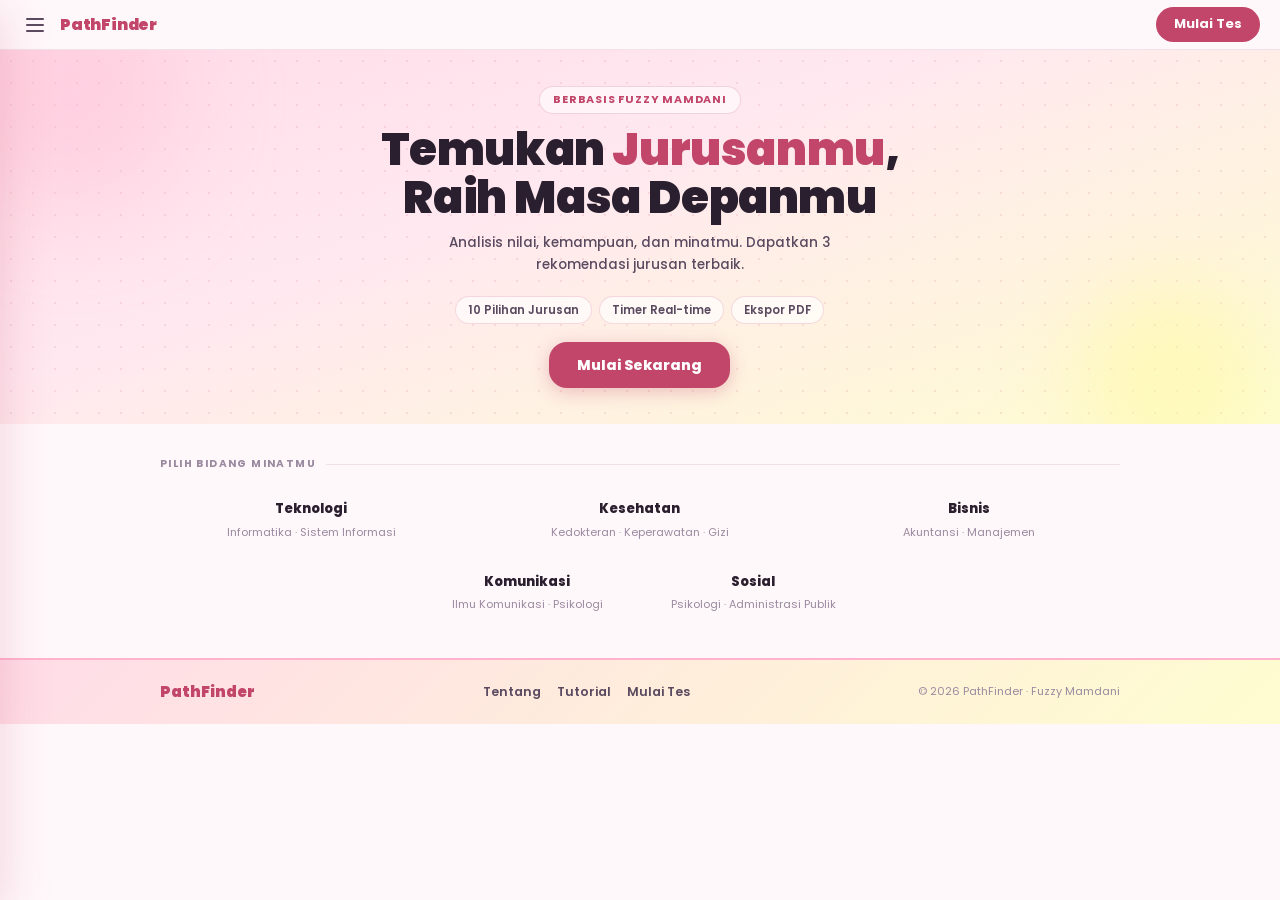
==== commit 998d626d: "Fix kode" ====
--- a/index.html
+++ b/index.html
@@ -4,7 +4,7 @@
 <meta charset="UTF-8">
 <meta name="viewport" content="width=device-width,initial-scale=1.0">
 <title>PathFinder — Temukan Jalanmu</title>
-<link rel="stylesheet" href="style.css">
+<link rel="stylesheet" href="src/css/style.css">
 </head>
 <body>
 
@@ -12,7 +12,7 @@
 <aside class="sidebar" id="sidebar">
   <div class="sb-head">
     <span class="sb-logo">PathFinder</span>
-    <button class="sb-close" onclick="closeSb()">X</button>
+    <button class="sb-close" onclick="closeSb()">✕</button>
   </div>
   <div class="sb-body">
     <div class="sb-section">
@@ -31,9 +31,12 @@
   <div class="sb-foot">PathFinder v2.0 · 2026</div>
 </aside>
 
+<!-- Modal umum -->
 <div class="modal-ov" id="modalOv" onclick="if(event.target===this)closeModal()">
   <div class="modal-box"><div id="modalContent"></div></div>
 </div>
+
+<!-- Modal bidang -->
 <div class="modal-ov" id="modalBidangOv" onclick="if(event.target===this)this.classList.remove('show')">
   <div class="modal-box" id="modalBidangBox"></div>
 </div>
@@ -127,55 +130,79 @@
   </div>
 </footer>
 
+<!-- index.html hanya punya script inline UI (sidebar, modal, bidang)
+     Tidak butuh data.js / fuzzy.js karena tidak ada kalkulasi di sini -->
 <script>
-function openSb(){document.getElementById('sidebar').classList.add('open');document.getElementById('sbOv').classList.add('show');}
-function closeSb(){document.getElementById('sidebar').classList.remove('open');document.getElementById('sbOv').classList.remove('show');}
-function closeModal(){document.getElementById('modalOv').classList.remove('show');}
-
-function showInfo(title,sub,body){
-  document.getElementById('modalContent').innerHTML=`<button class="modal-close" onclick="closeModal()">X</button><div class="m-title">${title}</div><div class="m-sub">${sub}</div><div class="m-body">${body}</div>`;
+function openSb()  { document.getElementById('sidebar').classList.add('open'); document.getElementById('sbOv').classList.add('show'); }
+function closeSb() { document.getElementById('sidebar').classList.remove('open'); document.getElementById('sbOv').classList.remove('show'); }
+function closeModal() { document.getElementById('modalOv').classList.remove('show'); }
+
+function showInfo(title, sub, body) {
+  document.getElementById('modalContent').innerHTML =
+    `<button class="modal-close" onclick="closeModal()">✕</button>
+     <div class="m-title">${title}</div>
+     <div class="m-sub">${sub}</div>
+     <div class="m-body">${body}</div>`;
   document.getElementById('modalOv').classList.add('show');
   closeSb();
 }
 
-function showAbout(){showInfo('PathFinder','Tentang Sistem','PathFinder adalah sistem rekomendasi jurusan kuliah berbasis <strong>Fuzzy Mamdani</strong>. Sistem ini menganalisis tiga faktor: nilai akademik (dibedakan MIPA/IPS), kemampuan kognitif melalui tes TPA, dan minat siswa di 5 bidang. Hasilnya berupa 3 rekomendasi jurusan dengan persentase kecocokan, prospek karier, dan alasan rekomendasi yang bisa diekspor sebagai PDF.');}
-function showTutorial(){showInfo('Tutorial','Cara Menggunakan','<b>1. Data Diri</b> — Nama & jurusan SMA<br><b>2. Nilai Akademik</b> — Nilai rapor 0–100<br><b>3. Kuisioner Minat</b> — 25 pernyataan, semua wajib dijawab<br><b>4. TPA Logika</b> — 10 soal, 10 menit<br><b>5. TPA Numerik</b> — 10 soal, 10 menit<br><b>6. TPA Verbal</b> — 10 soal, 10 menit<br><b>7. Hasil</b> — Lihat rekomendasi & simpan PDF');}
-function showMetode(){showInfo('Fuzzy Mamdani','Metode Inferensi','Fuzzy Mamdani mengubah nilai input ke derajat keanggotaan <b>Rendah/Sedang/Tinggi</b>, lalu menerapkan aturan IF-THEN untuk menghasilkan skor kecocokan 0–4. Skor ini dikonversi ke persentase dan diurutkan untuk mendapatkan top 3 rekomendasi.');}
-
-function showRiwayat(){
-  const h=JSON.parse(localStorage.getItem('pf_history')||'[]');
-  const body=h.length?h.map(x=>`<div style="padding:8px 0;border-bottom:1px solid #F0E0EA;font-size:13px;"><strong>${x.nama}</strong> · ${x.tanggal}<br><span style="color:#C2456A;font-weight:700;">${x.top1}</span> (${x.pct}%)</div>`).join('')+'<a href="hasil.html" style="display:block;text-align:center;margin-top:14px;padding:10px;background:#C2456A;color:#fff;border-radius:12px;text-decoration:none;font-weight:700;">Lihat Hasil Terakhir</a>':'<p style="text-align:center;color:#9A8AA0;padding:20px 0;">Belum ada riwayat tes.</p>';
-  document.getElementById('modalContent').innerHTML=`<button class="modal-close" onclick="closeModal()">X</button><div class="m-title">Riwayat Tes</div><div class="m-sub">Hasil Sebelumnya</div><div class="m-body">${body}</div>`;
+function showAbout() {
+  showInfo('PathFinder','Tentang Sistem',
+    'PathFinder adalah sistem rekomendasi jurusan kuliah berbasis <strong>Fuzzy Mamdani</strong>. Sistem ini menganalisis tiga faktor: nilai akademik (dibedakan MIPA/IPS), kemampuan kognitif melalui tes TPA, dan minat siswa di 5 bidang. Hasilnya berupa 3 rekomendasi jurusan dengan persentase kecocokan, prospek karier, dan alasan rekomendasi yang bisa diekspor sebagai PDF.');
+}
+function showTutorial() {
+  showInfo('Tutorial','Cara Menggunakan',
+    '<b>1. Data Diri</b> — Nama & jurusan SMA<br><b>2. Nilai Akademik</b> — Nilai rapor 0–100<br><b>3. Kuisioner Minat</b> — 25 pernyataan, semua wajib dijawab<br><b>4. TPA Logika</b> — 10 soal, 10 menit<br><b>5. TPA Numerik</b> — 10 soal, 10 menit<br><b>6. TPA Verbal</b> — 10 soal, 10 menit<br><b>7. Hasil</b> — Lihat rekomendasi & simpan PDF');
+}
+function showMetode() {
+  showInfo('Fuzzy Mamdani','Metode Inferensi',
+    'Fuzzy Mamdani mengubah nilai input ke derajat keanggotaan <b>Rendah/Sedang/Tinggi</b>, lalu menerapkan aturan IF-THEN untuk menghasilkan skor kecocokan 0–4. Skor ini dikonversi ke persentase dan diurutkan untuk mendapatkan top 3 rekomendasi.');
+}
+
+function showRiwayat() {
+  const h = JSON.parse(localStorage.getItem('pf_history') || '[]');
+  const body = h.length
+    ? h.map(x => `<div style="padding:8px 0;border-bottom:1px solid #F0E0EA;font-size:13px;"><strong>${x.nama}</strong> · ${x.tanggal}<br><span style="color:#C2456A;font-weight:700;">${x.top1}</span> (${x.pct}%)</div>`).join('') +
+      '<a href="hasil.html" style="display:block;text-align:center;margin-top:14px;padding:10px;background:#C2456A;color:#fff;border-radius:12px;text-decoration:none;font-weight:700;">Lihat Hasil Terakhir</a>'
+    : '<p style="text-align:center;color:#9A8AA0;padding:20px 0;">Belum ada riwayat tes.</p>';
+  document.getElementById('modalContent').innerHTML =
+    `<button class="modal-close" onclick="closeModal()">✕</button>
+     <div class="m-title">Riwayat Tes</div>
+     <div class="m-sub">Hasil Sebelumnya</div>
+     <div class="m-body">${body}</div>`;
   document.getElementById('modalOv').classList.add('show');
   closeSb();
 }
 
-const BD={
-  teknologi:{icon:'💻',name:'Teknologi',prodi:['Informatika','Sistem Informasi','Teknik Komputer'],belajar:['Pemrograman & Algoritma','Basis Data','Kecerdasan Buatan','Rekayasa Perangkat Lunak','Jaringan Komputer'],cocok:['Suka logika & problem solving','Tertarik teknologi & gadget','Suka matematika & analisis','Kreatif membangun solusi digital']},
-  kesehatan:{icon:'🏥',name:'Kesehatan',prodi:['Kedokteran','Keperawatan','Gizi Klinik'],belajar:['Anatomi & Fisiologi','Farmakologi','Ilmu Penyakit','Keperawatan Klinik','Gizi & Dietika'],cocok:['Punya empati tinggi','Suka biologi & kimia','Ingin membantu orang','Tenang menghadapi tekanan']},
-  bisnis:{icon:'💼',name:'Bisnis',prodi:['Akuntansi','Manajemen','Bisnis Digital'],belajar:['Akuntansi Keuangan','Manajemen Strategi','Pemasaran','Kewirausahaan','Ekonomi'],cocok:['Suka analisis angka','Tertarik dunia bisnis','Pandai bernegosiasi','Berorientasi hasil']},
-  komunikasi:{icon:'📢',name:'Komunikasi',prodi:['Ilmu Komunikasi','Psikologi','Hubungan Internasional'],belajar:['Teori Komunikasi','Jurnalistik','Public Relations','Psikologi Sosial','Media Digital'],cocok:['Mudah bergaul','Suka menulis & presentasi','Tertarik media & konten','Peka dinamika sosial']},
-  sosial:{icon:'🤝',name:'Sosial',prodi:['Administrasi Publik','Psikologi','Sosiologi'],belajar:['Kebijakan Publik','Perilaku Organisasi','Psikologi Perkembangan','Metode Penelitian Sosial'],cocok:['Peduli isu sosial','Suka kerja tim','Ingin berkontribusi ke masyarakat','Tertarik pemerintahan & pelayanan']},
+// Data bidang untuk modal
+const BD = {
+  teknologi:  { icon:'💻', name:'Teknologi',  prodi:['Informatika','Sistem Informasi','Teknik Komputer'], belajar:['Pemrograman & Algoritma','Basis Data','Kecerdasan Buatan','Rekayasa Perangkat Lunak','Jaringan Komputer'], cocok:['Suka logika & problem solving','Tertarik teknologi & gadget','Suka matematika & analisis','Kreatif membangun solusi digital'] },
+  kesehatan:  { icon:'🏥', name:'Kesehatan',  prodi:['Kedokteran','Keperawatan','Gizi Klinik'], belajar:['Anatomi & Fisiologi','Farmakologi','Ilmu Penyakit','Keperawatan Klinik','Gizi & Dietika'], cocok:['Punya empati tinggi','Suka biologi & kimia','Ingin membantu orang','Tenang menghadapi tekanan'] },
+  bisnis:     { icon:'💼', name:'Bisnis',     prodi:['Akuntansi','Manajemen','Bisnis Digital'], belajar:['Akuntansi Keuangan','Manajemen Strategi','Pemasaran','Kewirausahaan','Ekonomi'], cocok:['Suka analisis angka','Tertarik dunia bisnis','Pandai bernegosiasi','Berorientasi hasil'] },
+  komunikasi: { icon:'📢', name:'Komunikasi', prodi:['Ilmu Komunikasi','Psikologi','Hubungan Internasional'], belajar:['Teori Komunikasi','Jurnalistik','Public Relations','Psikologi Sosial','Media Digital'], cocok:['Mudah bergaul','Suka menulis & presentasi','Tertarik media & konten','Peka dinamika sosial'] },
+  sosial:     { icon:'🤝', name:'Sosial',     prodi:['Administrasi Publik','Psikologi','Sosiologi'], belajar:['Kebijakan Publik','Perilaku Organisasi','Psikologi Perkembangan','Metode Penelitian Sosial'], cocok:['Peduli isu sosial','Suka kerja tim','Ingin berkontribusi ke masyarakat','Tertarik pemerintahan & pelayanan'] },
 };
 
-function showBidang(k){
-  const b=BD[k];
-  document.getElementById('modalBidangBox').innerHTML=`
-    <button class="modal-close" onclick="document.getElementById('modalBidangOv').classList.remove('show')">X</button>
+function showBidang(k) {
+  const b = BD[k];
+  document.getElementById('modalBidangBox').innerHTML = `
+    <button class="modal-close" onclick="document.getElementById('modalBidangOv').classList.remove('show')">✕</button>
     <div style="font-size:36px;margin:4px 0 10px;">${b.icon}</div>
     <div class="m-title">${b.name}</div>
     <div class="m-sub">Bidang Studi</div>
     <div class="m-body">
       <p style="font-size:12px;font-weight:700;color:#9A8AA0;margin-bottom:6px;">Program Studi</p>
-      <div class="m-tags">${b.prodi.map(p=>`<span class="m-tag m-tag-p">${p}</span>`).join('')}</div>
+      <div class="m-tags">${b.prodi.map(p  => `<span class="m-tag m-tag-p">${p}</span>`).join('')}</div>
       <p style="font-size:12px;font-weight:700;color:#9A8AA0;margin:12px 0 6px;">Yang akan kamu pelajari</p>
-      <div class="m-tags">${b.belajar.map(x=>`<span class="m-tag m-tag-b">${x}</span>`).join('')}</div>
+      <div class="m-tags">${b.belajar.map(x => `<span class="m-tag m-tag-b">${x}</span>`).join('')}</div>
       <p style="font-size:12px;font-weight:700;color:#9A8AA0;margin:12px 0 6px;">Cocok buat kamu yang...</p>
-      <div class="m-tags">${b.cocok.map(x=>`<span class="m-tag m-tag-g">${x}</span>`).join('')}</div>
+      <div class="m-tags">${b.cocok.map(x  => `<span class="m-tag m-tag-g">${x}</span>`).join('')}</div>
     </div>
     <button class="m-cta" onclick="window.location.href='form.html'">Ikuti Tes Sekarang</button>`;
   document.getElementById('modalBidangOv').classList.add('show');
 }
 </script>
+
 </body>
 </html>
--- a/src/css/style.css
+++ b/src/css/style.css
@@ -0,0 +1,271 @@
+@import url('https://fonts.googleapis.com/css2?family=Poppins:wght@300;400;500;600;700;800;900&display=swap');
+
+:root {
+  --peony:     #FFDCE8;
+  --peony-2:   #FFB3CD;
+  --peony-3:   #FF85AD;
+  --peony-ink: #C2456A;
+  --butter:    #FEFDD0;
+  --butter-2:  #FFF9A0;
+  --butter-ink:#8A7A00;
+  --ink:       #2A1F2E;
+  --ink-2:     #5A4A60;
+  --ink-3:     #9A8AA0;
+  --border:    #F0E0EA;
+  --white:     #FFFFFF;
+  --bg:        #FFF8FB;
+  --r:10px; --rl:18px; --rxl:26px;
+  --sh:   0 2px 14px rgba(194,69,106,.10);
+  --sh-md:0 6px 28px rgba(194,69,106,.16);
+  --sh-lg:0 12px 48px rgba(194,69,106,.22);
+}
+
+*,*::before,*::after{margin:0;padding:0;box-sizing:border-box;}
+html{scroll-behavior:smooth;}
+body{font-family:'Poppins',sans-serif;background:var(--bg);color:var(--ink);min-height:100vh;font-size:14px;line-height:1.6;overflow-x:hidden;}
+
+/* Sidebar */
+.sb-ov{position:fixed;inset:0;background:rgba(42,31,46,.35);z-index:399;opacity:0;visibility:hidden;transition:.25s;}
+.sb-ov.show{opacity:1;visibility:visible;}
+.sidebar{position:fixed;top:0;left:0;height:100%;width:270px;max-width:85%;background:var(--white);z-index:400;transform:translateX(-100%);transition:.28s cubic-bezier(.4,0,.2,1);display:flex;flex-direction:column;box-shadow:var(--sh-lg);}
+.sidebar.open{transform:translateX(0);}
+.sb-head{padding:20px;border-bottom:1.5px solid var(--border);display:flex;align-items:center;justify-content:space-between;}
+.sb-logo{font-size:17px;font-weight:900;color:var(--peony-ink);}
+.sb-close{background:none;border:none;font-size:18px;color:var(--ink-3);cursor:pointer;width:28px;height:28px;border-radius:50%;display:flex;align-items:center;justify-content:center;transition:.15s;}
+.sb-close:hover{background:var(--peony);color:var(--peony-ink);}
+.sb-body{flex:1;overflow-y:auto;padding:14px 10px;}
+.sb-section{margin-bottom:20px;}
+.sb-sec-lbl{font-size:10px;font-weight:700;letter-spacing:1.2px;text-transform:uppercase;color:var(--ink-3);padding:0 10px;margin-bottom:8px;}
+.sb-link{display:flex;align-items:center;gap:10px;padding:10px 12px;border-radius:var(--r);font-size:13.5px;font-weight:600;color:var(--ink-2);text-decoration:none;cursor:pointer;transition:.15s;border:none;background:none;width:100%;text-align:left;font-family:'Poppins',sans-serif;}
+.sb-link:hover{background:var(--peony);color:var(--peony-ink);}
+.sb-foot{padding:16px 20px;border-top:1.5px solid var(--border);font-size:11.5px;color:var(--ink-3);text-align:center;}
+
+/* Modals */
+.modal-ov{position:fixed;inset:0;background:rgba(42,31,46,.4);z-index:500;display:flex;align-items:center;justify-content:center;padding:20px;opacity:0;visibility:hidden;transition:.22s;}
+.modal-ov.show{opacity:1;visibility:visible;}
+.modal-box{background:var(--white);border-radius:var(--rxl);padding:28px;max-width:460px;width:100%;box-shadow:var(--sh-lg);transform:scale(.95);transition:.22s;border:2px solid var(--peony);}
+.modal-ov.show .modal-box{transform:scale(1);}
+.modal-close{float:right;background:var(--peony);border:none;width:26px;height:26px;border-radius:50%;font-size:13px;cursor:pointer;color:var(--peony-ink);font-weight:700;font-family:'Poppins',sans-serif;}
+.m-title{font-size:18px;font-weight:800;color:var(--ink);margin:8px 0 4px;}
+.m-sub{font-size:11px;font-weight:700;letter-spacing:.8px;text-transform:uppercase;color:var(--peony-ink);margin-bottom:16px;}
+.m-body{font-size:13.5px;color:var(--ink-2);line-height:1.75;}
+.m-tags{display:flex;flex-wrap:wrap;gap:6px;margin:8px 0;}
+.m-tag{padding:4px 12px;border-radius:999px;font-size:12px;font-weight:600;}
+.m-tag-p{background:var(--peony);color:var(--peony-ink);}
+.m-tag-b{background:var(--butter);color:var(--butter-ink);}
+.m-tag-g{background:#ecfdf5;color:#065f46;}
+.m-cta{width:100%;padding:12px;background:var(--peony-ink);color:#fff;border:none;border-radius:var(--rl);font-family:'Poppins',sans-serif;font-size:14px;font-weight:700;cursor:pointer;margin-top:14px;transition:.2s;}
+.m-cta:hover{background:var(--peony-3);}
+
+/* Topbar */
+.topbar{position:sticky;top:0;z-index:200;height:50px;padding:0 20px;display:flex;align-items:center;justify-content:space-between;background:rgba(255,248,251,.92);backdrop-filter:blur(14px);border-bottom:1.5px solid var(--border);}
+.topbar-left{display:flex;align-items:center;gap:10px;}
+.ham{background:none;border:none;cursor:pointer;padding:6px;border-radius:var(--r);color:var(--ink-2);transition:.15s;display:flex;flex-direction:column;gap:4px;align-items:center;}
+.ham:hover{background:var(--peony);}
+.ham span{display:block;width:18px;height:2px;background:currentColor;border-radius:2px;}
+.tb-brand{font-size:16px;font-weight:900;color:var(--peony-ink);text-decoration:none;letter-spacing:-.2px;}
+.tb-right{display:flex;align-items:center;gap:8px;}
+.tb-btn{padding:7px 18px;background:var(--peony-ink);color:#fff;border:none;border-radius:999px;font-family:'Poppins',sans-serif;font-size:13px;font-weight:700;cursor:pointer;text-decoration:none;transition:.2s;display:inline-block;}
+.tb-btn:hover{background:var(--peony-3);}
+.tb-ghost{background:transparent;color:var(--ink-2);border:1.5px solid var(--border);padding:6px 16px;border-radius:999px;font-family:'Poppins',sans-serif;font-size:13px;font-weight:600;cursor:pointer;text-decoration:none;transition:.2s;display:inline-block;}
+.tb-ghost:hover{border-color:var(--peony-2);color:var(--peony-ink);background:var(--peony);}
+
+/* Hero — compact */
+.hero{position:relative;min-height:210px;display:flex;align-items:center;justify-content:center;text-align:center;padding:36px 24px;overflow:hidden;background:linear-gradient(160deg,var(--peony) 0%,#FFE8F0 40%,var(--butter) 100%);}
+.hero::before{content:'';position:absolute;inset:0;background-image:radial-gradient(circle,rgba(194,69,106,.12) 1.5px,transparent 1.5px);background-size:22px 22px;pointer-events:none;}
+.hero-blob1{position:absolute;width:220px;height:220px;border-radius:50%;background:rgba(255,181,205,.35);top:-60px;left:-40px;filter:blur(50px);pointer-events:none;}
+.hero-blob2{position:absolute;width:180px;height:180px;border-radius:50%;background:rgba(255,249,160,.5);bottom:-40px;right:20px;filter:blur(40px);pointer-events:none;}
+.hero-inner{position:relative;z-index:2;}
+.hero-tag{display:inline-block;background:rgba(255,255,255,.6);backdrop-filter:blur(6px);border:1px solid rgba(194,69,106,.2);color:var(--peony-ink);font-size:11px;font-weight:700;letter-spacing:.8px;text-transform:uppercase;padding:4px 13px;border-radius:999px;margin-bottom:12px;}
+.hero h1{font-size:clamp(1.9rem,5vw,2.8rem);font-weight:900;color:var(--ink);line-height:1.08;letter-spacing:-.4px;margin-bottom:10px;}
+.hero h1 span{color:var(--peony-ink);}
+.hero-sub{font-size:13.5px;color:var(--ink-2);font-weight:500;margin-bottom:20px;max-width:420px;margin-left:auto;margin-right:auto;}
+.hero-pills{display:flex;justify-content:center;gap:7px;flex-wrap:wrap;margin-bottom:18px;}
+.hero-pill{background:rgba(255,255,255,.65);backdrop-filter:blur(4px);border:1px solid rgba(194,69,106,.18);color:var(--ink-2);font-size:11.5px;font-weight:600;padding:4px 12px;border-radius:999px;}
+.hero-btn{display:inline-flex;align-items:center;gap:7px;padding:12px 28px;background:var(--peony-ink);color:#fff;border-radius:var(--rl);font-size:14px;font-weight:800;text-decoration:none;transition:.22s;box-shadow:0 4px 18px rgba(194,69,106,.3);}
+.hero-btn:hover{transform:translateY(-2px);box-shadow:0 8px 28px rgba(194,69,106,.38);}
+
+/* Wrap */
+.wrap{width:92%;max-width:960px;margin:0 auto;}
+
+/* Section label */
+.sec-lbl{font-size:10.5px;font-weight:700;letter-spacing:1.4px;text-transform:uppercase;color:var(--ink-3);margin:32px 0 18px;display:flex;align-items:center;gap:10px;}
+.sec-lbl::after{content:'';flex:1;height:1px;background:var(--border);}
+
+/* Category folders */
+.cat-row-top{display:grid;grid-template-columns:repeat(3,1fr);gap:26px;margin-bottom:22px;}
+.cat-row-bot{display:flex;justify-content:center;gap:26px;margin-bottom:44px;}
+.cat-row-bot .cat-item{width:calc((100% - 52px)/3);max-width:200px;}
+.cat-item{display:flex;flex-direction:column;align-items:center;text-align:center;gap:8px;cursor:pointer;transition:transform .22s;}
+.cat-item:hover{transform:translateY(-8px);}
+.cat-img-wrap{position:relative;width:100%;max-width:115px;}
+.cat-img-wrap img{width:100%;display:block;filter:drop-shadow(0 7px 18px rgba(194,69,106,.18));transition:filter .22s;}
+.cat-item:hover .cat-img-wrap img{filter:drop-shadow(0 12px 26px rgba(194,69,106,.28));}
+.cat-emoji-box{width:106px;height:106px;border-radius:20px;display:flex;align-items:center;justify-content:center;font-size:46px;filter:drop-shadow(0 7px 18px rgba(0,0,0,.10));transition:.22s;}
+.cat-item:hover .cat-emoji-box{transform:scale(1.05);}
+.cat-name{font-size:13px;font-weight:800;color:var(--ink);}
+.cat-sub{font-size:11px;color:var(--ink-3);margin-top:-4px;}
+
+/* Footer — compact */
+.footer{margin-top:36px;padding:20px 0;background:linear-gradient(135deg,var(--peony) 0%,var(--butter) 100%);border-top:2px solid var(--peony-2);}
+.footer-inner{width:92%;max-width:960px;margin:0 auto;display:flex;align-items:center;justify-content:space-between;flex-wrap:wrap;gap:12px;}
+.footer-brand{font-size:15px;font-weight:900;color:var(--peony-ink);}
+.footer-links{display:flex;gap:16px;flex-wrap:wrap;}
+.footer-links a{font-size:12.5px;font-weight:600;color:var(--ink-2);text-decoration:none;cursor:pointer;transition:.15s;}
+.footer-links a:hover{color:var(--peony-ink);}
+.footer-copy{font-size:11px;color:var(--ink-3);}
+
+/* ── FORM PAGE ── */
+.page-wrap{width:92%;max-width:660px;margin:0 auto;padding:28px 0 52px;}
+
+/* Progress */
+.prog-wrap{display:flex;align-items:flex-start;margin-bottom:28px;}
+.prog-step{flex:1;display:flex;flex-direction:column;align-items:center;position:relative;}
+.prog-step:not(:last-child)::after{content:'';position:absolute;top:13px;left:50%;width:100%;height:2px;background:var(--border);z-index:0;}
+.prog-step.done::after{background:var(--peony-ink);}
+.prog-dot{width:26px;height:26px;border-radius:50%;border:2.5px solid var(--border);background:var(--white);display:flex;align-items:center;justify-content:center;font-size:11px;font-weight:800;color:var(--ink-3);z-index:1;position:relative;transition:.2s;}
+.prog-step.active .prog-dot{background:var(--peony-ink);border-color:var(--peony-ink);color:#fff;box-shadow:0 0 0 4px rgba(194,69,106,.2);}
+.prog-step.done .prog-dot{background:var(--peony-ink);border-color:var(--peony-ink);color:#fff;}
+.prog-lbl{margin-top:5px;font-size:9.5px;font-weight:700;color:var(--ink-3);text-align:center;}
+.prog-step.active .prog-lbl{color:var(--peony-ink);}
+
+/* Card */
+.fcard{background:var(--white);border:2px solid var(--border);border-radius:var(--rxl);padding:28px;box-shadow:var(--sh);margin-bottom:18px;}
+.fcard-tag{display:inline-flex;align-items:center;gap:5px;background:var(--peony);color:var(--peony-ink);font-size:11px;font-weight:700;padding:3px 11px;border-radius:999px;margin-bottom:8px;}
+.fcard-title{font-size:16px;font-weight:800;color:var(--ink);margin-bottom:4px;}
+.fcard-desc{font-size:12.5px;color:var(--ink-3);margin-bottom:22px;line-height:1.6;}
+.fsec{display:none;}.fsec.active{display:block;}
+
+/* Fields */
+.field{margin-bottom:14px;}
+.field label{display:block;margin-bottom:4px;font-size:12px;font-weight:700;color:var(--ink-2);}
+.field input,.field select{width:100%;padding:11px 13px;font-size:14px;font-family:'Poppins',sans-serif;background:var(--bg);border:1.5px solid var(--border);border-radius:var(--r);outline:none;color:var(--ink);transition:.18s;-webkit-appearance:none;}
+.field input:focus,.field select:focus{border-color:var(--peony-ink);box-shadow:0 0 0 3px rgba(194,69,106,.12);background:var(--white);}
+.field.err input,.field.err select{border-color:#f87171;background:#fff5f5;}
+.field-err-msg{font-size:11.5px;color:#ef4444;margin-top:3px;display:none;}
+.field.err .field-err-msg{display:block;}
+.fgrid2{display:grid;grid-template-columns:1fr 1fr;gap:12px;}
+
+/* TPA Soal */
+.soal{background:var(--bg);border:1.5px solid var(--border);border-radius:var(--rl);padding:18px 20px;margin-bottom:10px;transition:.2s;}
+.soal.answered{border-color:var(--peony-2);background:linear-gradient(135deg,rgba(255,220,232,.2),rgba(254,253,208,.2));}
+.soal-num{display:inline-block;background:var(--peony-ink);color:#fff;font-size:10px;font-weight:800;padding:2px 9px;border-radius:999px;margin-bottom:7px;letter-spacing:.5px;}
+.soal-txt{font-size:13.5px;color:var(--ink);line-height:1.65;margin-bottom:12px;font-weight:500;}
+.opsi-list{display:flex;flex-direction:column;gap:6px;}
+.opsi{display:flex;align-items:center;gap:9px;padding:9px 13px;border:1.5px solid var(--border);border-radius:var(--r);cursor:pointer;transition:.15s;background:var(--white);font-size:13px;color:var(--ink-2);font-weight:500;}
+.opsi:hover{border-color:var(--peony-2);background:var(--peony);}
+.opsi input{display:none;}
+.opsi.picked{border-color:var(--peony-ink);background:var(--peony);color:var(--peony-ink);font-weight:700;}
+.opsi-radio{width:14px;height:14px;border-radius:50%;border:2px solid var(--border);flex-shrink:0;transition:.15s;}
+.opsi.picked .opsi-radio{border-color:var(--peony-ink);background:var(--peony-ink);}
+
+/* Minat */
+.minat-cat{margin-bottom:22px;}
+.minat-hd{font-size:13px;font-weight:800;color:var(--ink);padding:9px 14px;border-radius:var(--r);background:linear-gradient(135deg,var(--peony),var(--butter));border-left:3px solid var(--peony-ink);margin-bottom:10px;}
+.prow{display:flex;align-items:center;justify-content:space-between;gap:12px;padding:10px 0;border-bottom:1px solid var(--border);font-size:13px;color:var(--ink-2);font-weight:500;}
+.prow:last-child{border-bottom:none;}
+.prow-txt{flex:1;line-height:1.55;}
+.skala{display:flex;gap:5px;flex-shrink:0;}
+.sk-btn{width:32px;height:32px;border-radius:50%;border:1.5px solid var(--border);background:var(--white);color:var(--ink-3);font-size:12px;font-weight:700;cursor:pointer;transition:.15s;display:flex;align-items:center;justify-content:center;font-family:'Poppins',sans-serif;}
+.sk-btn:hover{border-color:var(--peony-2);color:var(--peony-ink);}
+.sk-btn.on{background:var(--peony-ink);border-color:var(--peony-ink);color:#fff;}
+
+/* Welcome screen */
+.ws{text-align:center;padding:10px 0 18px;}
+.ws-icon{font-size:52px;margin-bottom:10px;display:block;}
+.ws-title{font-size:20px;font-weight:900;color:var(--ink);margin-bottom:8px;}
+.ws-desc{font-size:13.5px;color:var(--ink-2);margin-bottom:14px;line-height:1.65;font-weight:500;}
+.ws-rules{display:flex;flex-wrap:wrap;justify-content:center;gap:7px;margin:12px 0;}
+.ws-rule{background:var(--peony);color:var(--peony-ink);font-size:12.5px;font-weight:700;padding:6px 14px;border-radius:999px;}
+
+/* Floating timer */
+.float-timer{position:fixed;bottom:24px;right:24px;z-index:300;background:var(--white);border:2px solid var(--peony-2);border-radius:999px;padding:8px 18px;box-shadow:var(--sh-md);display:none;align-items:center;gap:10px;transition:.3s;}
+.float-timer.show{display:flex;}
+.ft-label{font-size:11px;font-weight:700;color:var(--ink-3);}
+.ft-val{font-size:18px;font-weight:900;color:var(--peony-ink);font-variant-numeric:tabular-nums;min-width:52px;text-align:center;}
+.ft-val.warn{color:#d97706;}
+.ft-val.danger{color:#dc2626;animation:blink .7s infinite alternate;}
+.ft-track{width:60px;height:5px;background:var(--peony);border-radius:999px;overflow:hidden;}
+.ft-fill{height:100%;border-radius:999px;background:var(--peony-ink);transition:width 1s linear;}
+@keyframes blink{from{opacity:1}to{opacity:.4}}
+
+/* Nav buttons */
+.fnav{display:flex;justify-content:space-between;gap:12px;margin-top:8px;}
+.btn{display:inline-flex;align-items:center;gap:6px;padding:11px 22px;border-radius:var(--rl);font-size:13.5px;font-weight:700;font-family:'Poppins',sans-serif;cursor:pointer;border:none;transition:.2s;text-decoration:none;}
+.btn-p{background:var(--peony-ink);color:#fff;box-shadow:0 3px 12px rgba(194,69,106,.25);}
+.btn-p:hover{background:var(--peony-3);transform:translateY(-1px);}
+.btn-g{background:var(--white);color:var(--ink-2);border:1.5px solid var(--border);}
+.btn-g:hover{border-color:var(--peony-2);color:var(--peony-ink);background:var(--peony);}
+.btn-block{width:100%;justify-content:center;}
+
+/* ── HASIL PAGE ── */
+.hasil-wrap{width:92%;max-width:860px;margin:0 auto;padding-bottom:56px;}
+.hasil-hero{text-align:center;padding:36px 0 24px;position:relative;}
+.hh-deco{position:absolute;top:0;left:50%;transform:translateX(-50%);width:100%;height:100%;pointer-events:none;overflow:hidden;}
+.hh-blob1{position:absolute;width:200px;height:200px;border-radius:50%;background:rgba(255,220,232,.5);top:-30px;left:10%;filter:blur(40px);}
+.hh-blob2{position:absolute;width:160px;height:160px;border-radius:50%;background:rgba(254,253,208,.7);top:0;right:10%;filter:blur(35px);}
+.hh-inner{position:relative;z-index:1;}
+.hh-title{font-size:2rem;font-weight:900;color:var(--ink);margin-bottom:6px;}
+.hh-sub{font-size:13.5px;color:var(--ink-3);font-weight:500;}
+.hh-chip{display:inline-block;background:var(--peony);color:var(--peony-ink);font-weight:800;padding:5px 18px;border-radius:999px;font-size:13px;border:1.5px solid var(--peony-2);margin-top:8px;}
+
+/* Top 3 cards */
+.top3{display:grid;grid-template-columns:repeat(3,1fr);gap:14px;margin-bottom:24px;}
+.rcard{background:var(--white);border:2px solid var(--border);border-radius:var(--rxl);padding:22px 16px;text-align:center;transition:.2s;position:relative;overflow:hidden;}
+.rcard::before{content:'';position:absolute;top:0;left:0;right:0;height:4px;}
+.rcard.r1::before{background:linear-gradient(90deg,var(--peony-ink),var(--peony-3));}
+.rcard.r2::before{background:var(--peony-2);}
+.rcard.r3::before{background:var(--border);}
+.rcard.r1{border-color:var(--peony-2);box-shadow:var(--sh-md);}
+.rcard:hover{transform:translateY(-3px);box-shadow:var(--sh-md);}
+.medal{font-size:26px;margin-bottom:6px;}
+.rname{font-size:14px;font-weight:800;color:var(--ink);min-height:44px;display:flex;align-items:center;justify-content:center;margin-bottom:8px;}
+.rpct{font-size:34px;font-weight:900;color:var(--peony-ink);}
+.rpct-lbl{font-size:11px;color:var(--ink-3);margin-bottom:8px;font-weight:600;}
+.rlbl{display:inline-block;padding:3px 12px;border-radius:999px;font-size:11px;font-weight:700;}
+.l-sv{background:var(--peony);color:var(--peony-ink);}
+.l-co{background:var(--butter);color:var(--butter-ink);}
+.l-ck{background:#fef3c7;color:#92400e;}
+.l-ku{background:#fee2e2;color:#991b1b;}
+
+/* Detail cards */
+.rdetail{background:var(--white);border:2px solid var(--border);border-radius:var(--rxl);padding:24px 26px;margin-bottom:16px;position:relative;overflow:hidden;}
+.rdetail::after{content:'';position:absolute;top:0;right:0;width:80px;height:80px;border-radius:0 var(--rxl) 0 100%;background:linear-gradient(135deg,var(--peony),var(--butter));opacity:.4;}
+.rdetail-title{font-size:14.5px;font-weight:800;color:var(--ink);margin-bottom:14px;display:flex;align-items:center;gap:8px;}
+.pgrid{display:grid;grid-template-columns:repeat(auto-fill,minmax(140px,1fr));gap:8px;}
+.ptag{background:var(--peony);border:1px solid var(--peony-2);border-radius:var(--rl);padding:9px 12px;font-size:12px;font-weight:700;color:var(--peony-ink);}
+.aitem{padding:9px 0;border-bottom:1px solid var(--border);font-size:13px;color:var(--ink-2);display:flex;align-items:flex-start;gap:9px;line-height:1.6;font-weight:500;}
+.aitem:last-child{border-bottom:none;}
+.acheck{width:18px;height:18px;border-radius:50%;background:var(--peony-ink);color:#fff;font-size:10px;font-weight:800;display:flex;align-items:center;justify-content:center;flex-shrink:0;margin-top:1px;}
+
+/* Score bar */
+.sbar{margin-bottom:12px;}
+.sbar-lbl{display:flex;justify-content:space-between;font-size:12.5px;font-weight:700;color:var(--ink-2);margin-bottom:4px;}
+.sbar-track{height:8px;border-radius:999px;background:var(--peony);overflow:hidden;}
+.sbar-fill{height:100%;border-radius:999px;background:var(--peony-ink);transition:width .8s ease;}
+
+/* All table */
+.all-tbl{background:var(--white);border:2px solid var(--border);border-radius:var(--rxl);overflow:hidden;margin-bottom:48px;}
+.all-tbl table{width:100%;border-collapse:collapse;}
+.all-tbl thead th{padding:11px 14px;text-align:left;font-size:10px;font-weight:700;text-transform:uppercase;letter-spacing:.7px;color:var(--ink-3);background:var(--peony);border-bottom:1.5px solid var(--border);}
+.all-tbl tbody td{padding:11px 14px;font-size:13px;color:var(--ink-2);border-bottom:1px solid var(--border);font-weight:500;}
+.all-tbl tbody tr:last-child td{border-bottom:none;}
+.all-tbl tbody tr:hover td{background:var(--peony);}
+
+.action-row{display:flex;justify-content:center;gap:10px;flex-wrap:wrap;padding:0 0 52px;}
+
+/* PDF content */
+#pdfDoc{font-family:'Poppins',sans-serif;}
+
+/* Responsive */
+@media(max-width:640px){
+  .cat-row-top{grid-template-columns:repeat(2,1fr);gap:18px;}
+  .cat-row-bot{gap:16px;}
+  .cat-row-bot .cat-item{max-width:none;width:calc(50% - 8px);}
+  .top3{grid-template-columns:1fr;}
+  .fgrid2{grid-template-columns:1fr;}
+  .fcard{padding:18px;}
+  .prog-lbl{display:none;}
+  .prow{flex-direction:column;align-items:flex-start;}
+  .float-timer{bottom:16px;right:16px;padding:7px 14px;}
+}
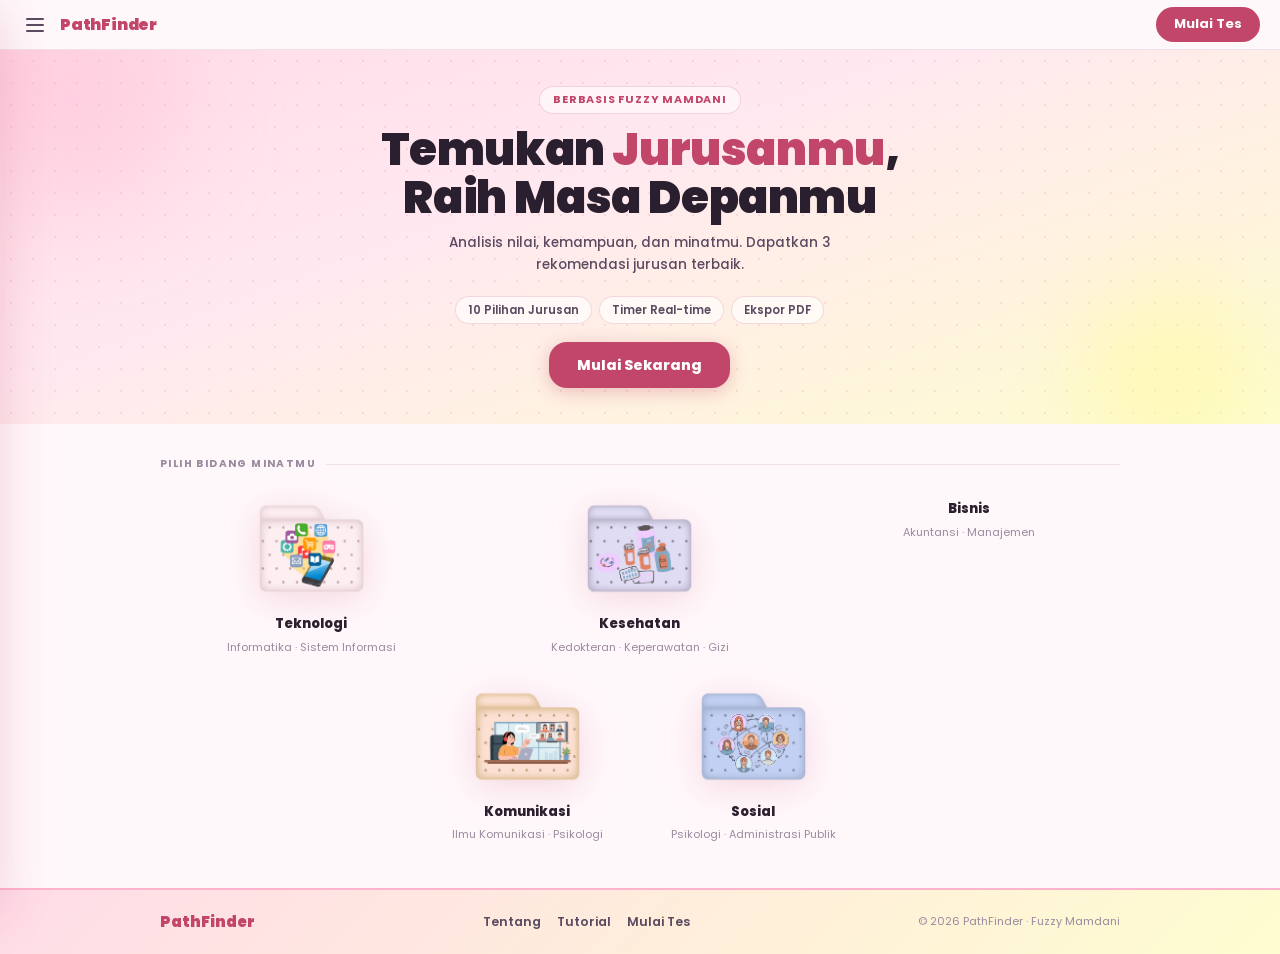
==== commit 7f507486: "Perbarui kode" ====
--- a/index.html
+++ b/index.html
@@ -130,8 +130,6 @@
   </div>
 </footer>
 
-<!-- index.html hanya punya script inline UI (sidebar, modal, bidang)
-     Tidak butuh data.js / fuzzy.js karena tidak ada kalkulasi di sini -->
 <script>
 function openSb()  { document.getElementById('sidebar').classList.add('open'); document.getElementById('sbOv').classList.add('show'); }
 function closeSb() { document.getElementById('sidebar').classList.remove('open'); document.getElementById('sbOv').classList.remove('show'); }
